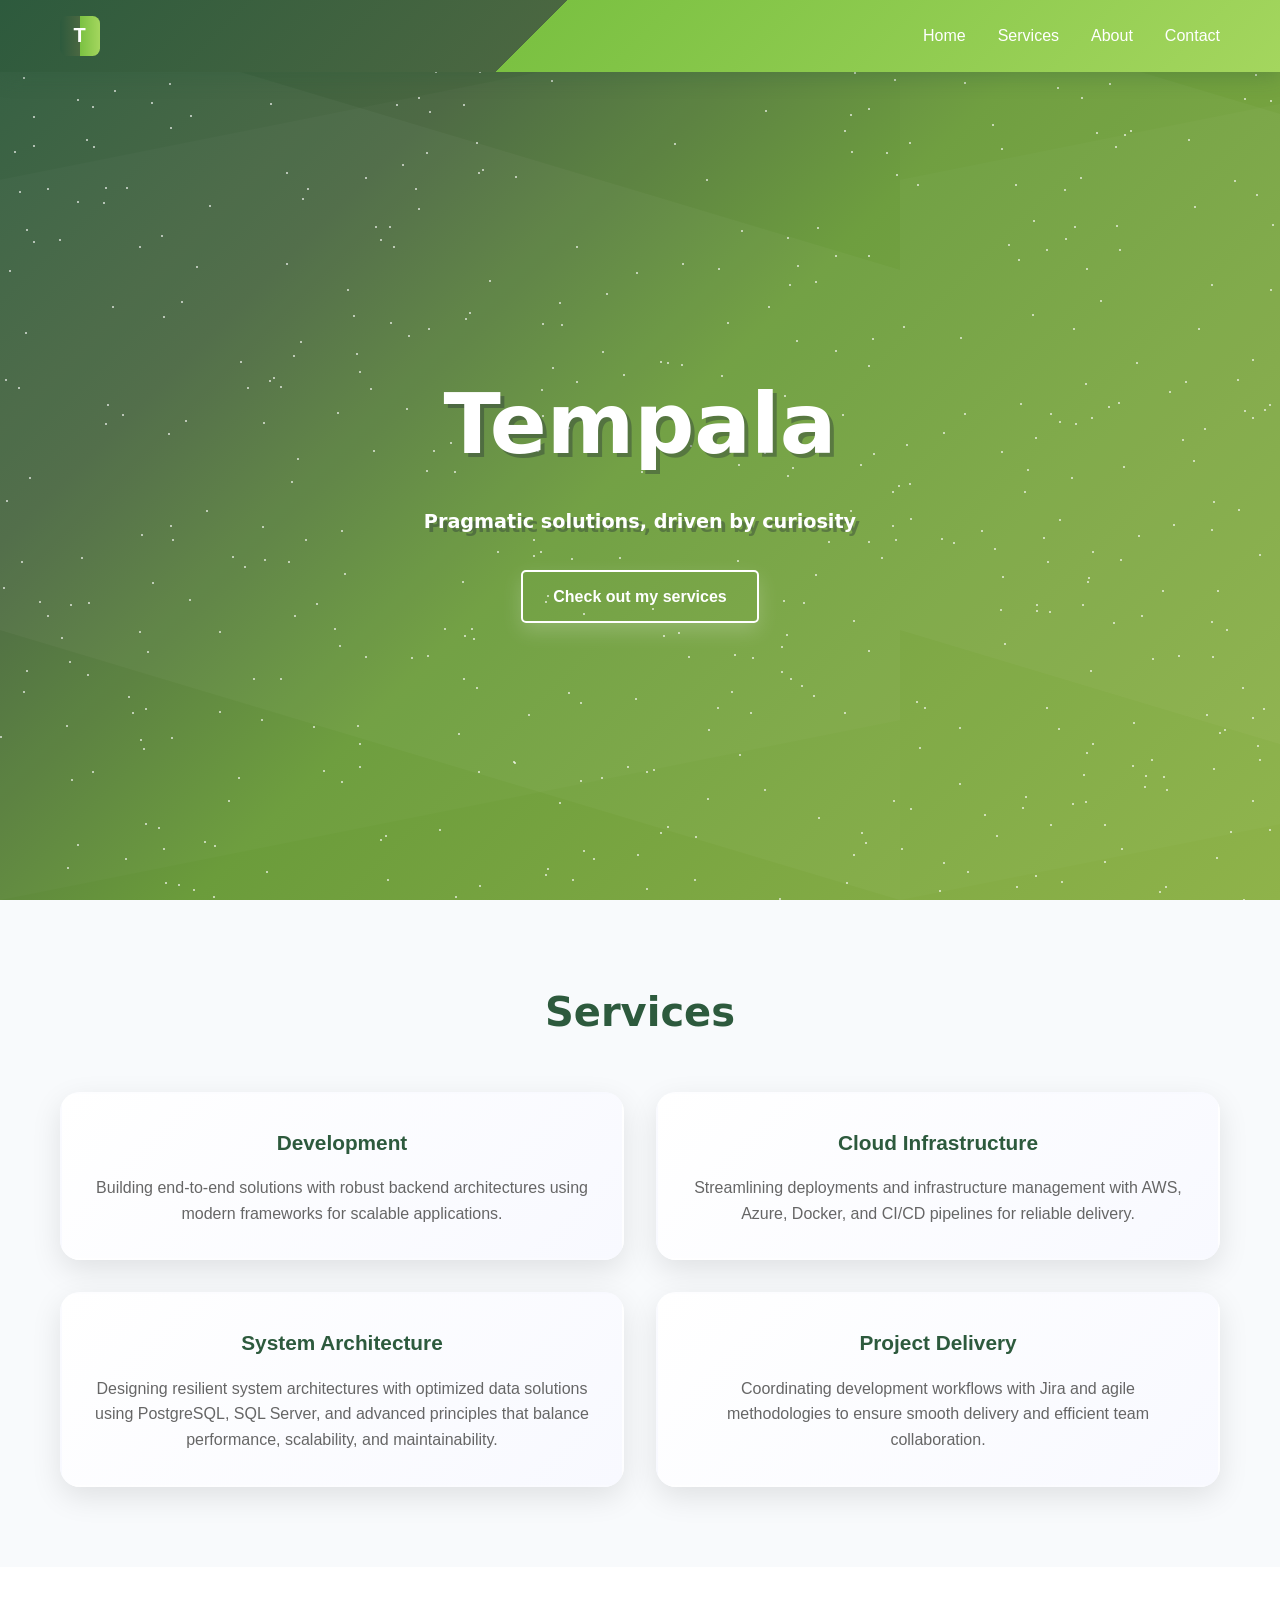
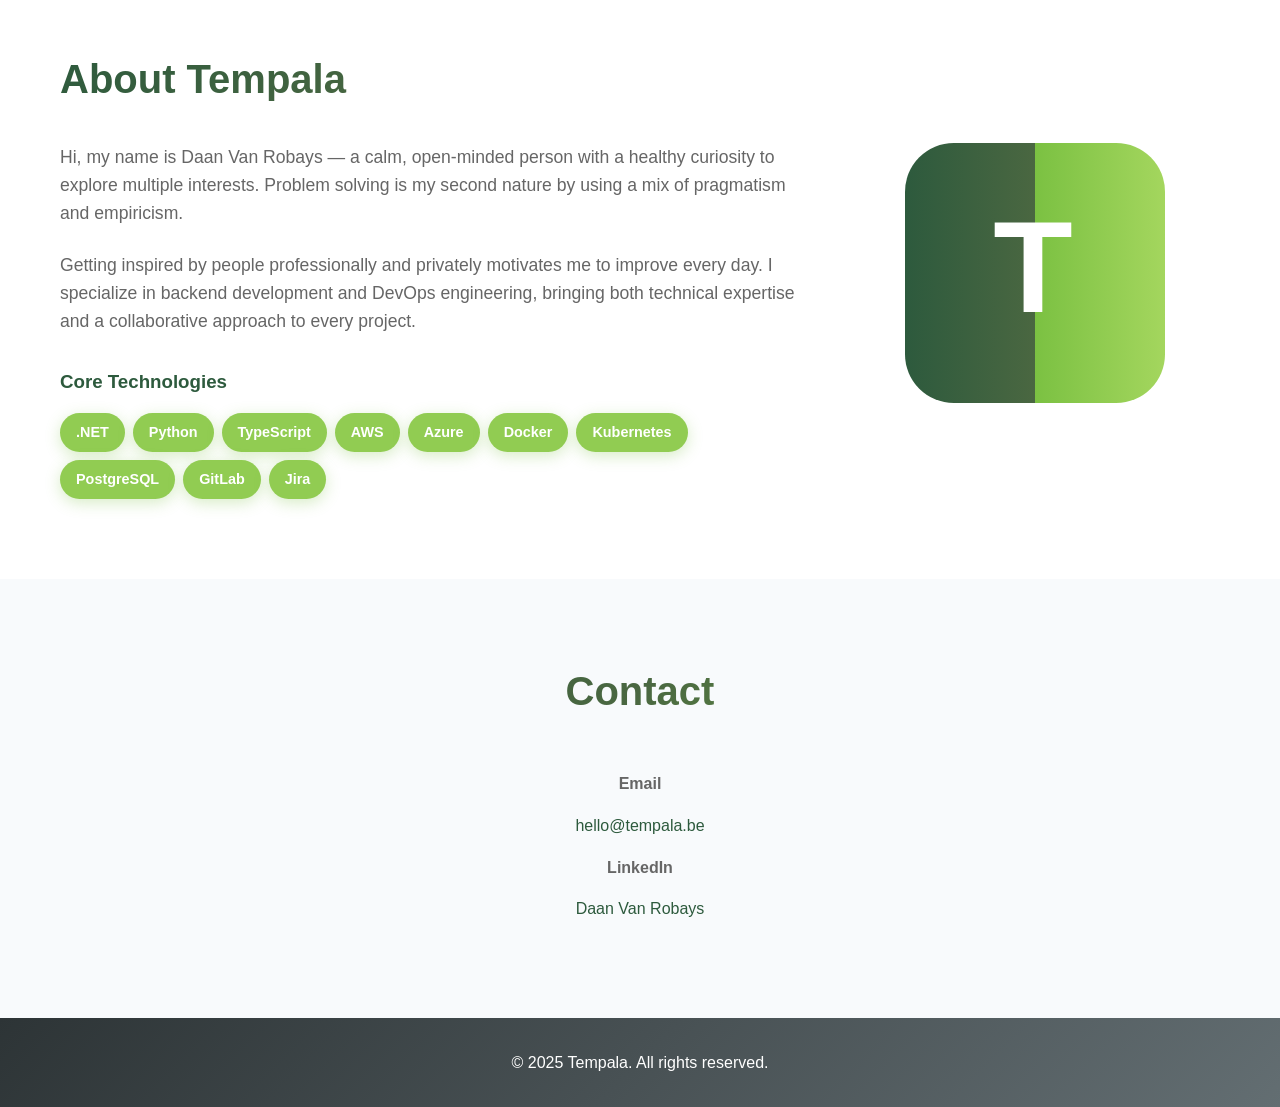
==== index.html @ 2c264920 "Tempala website v1" ====
<!DOCTYPE html>
<html lang="en" id="top" xmlns="http://www.w3.org/1999/html">
<head>
    <meta charset="UTF-8">
    <meta name="viewport" content="width=device-width, initial-scale=1.0">
    <title>Tempala | IT Consulting Services</title>
    <meta name="description" content="Tempala delivers IT consulting services with innovative solutions for modern businesses. Expert development, architecture, and digital transformation.">
    <link rel="icon" type="image/svg+xml" href="favicon.svg">
    <link rel="stylesheet" href="styles.css">
</head>
<body>
    <header>
        <nav class="navbar">
            <div class="nav-container">
                <div class="logo">
                    <img src="tempala-logo.svg" alt="Tempala" class="logo-img">
                </div>
                <ul class="nav-menu">
                    <li><a href="#top">Home</a></li>
                    <li><a href="#services">Services</a></li>
                    <li><a href="#about">About</a></li>
                    <li><a href="#contact">Contact</a></li>
                </ul>
                <div class="hamburger">
                    <span></span>
                    <span></span>
                    <span></span>
                </div>
            </div>
        </nav>
    </header>

    <main>
        <section id="home" class="hero">
            <div class="hero-content">
                <h2><span class="text-depth">Tempala</span></h2>
                <p class="text-depth">Pragmatic solutions, driven by curiosity</p>
                <div class="hero-buttons">
                    <a href="#services" class="btn btn-secondary">Check out my services</a>
                </div>
            </div>
        </section>

        <section id="services" class="services">
            <div class="container">
                <h2>Services</h2>
                <div class="services-grid">
                    <div class="service-card">
                        <h3>Development</h3>
                        <p>Building end-to-end solutions with robust backend architectures using modern frameworks for scalable applications.</p>
                    </div>
                    <div class="service-card">
                        <h3>Cloud Infrastructure</h3>
                        <p>Streamlining deployments and infrastructure management with AWS, Azure, Docker, and CI/CD pipelines for reliable delivery.</p>
                    </div>
                    <div class="service-card">
                        <h3>System Architecture</h3>
                        <p>Designing resilient system architectures with optimized data solutions using PostgreSQL, SQL Server, and advanced principles that balance performance, scalability, and maintainability.</p>
                    </div>
                    <div class="service-card">
                        <h3>Project Delivery</h3>
                        <p>Coordinating development workflows with Jira and agile methodologies to ensure smooth delivery and efficient team collaboration.</p>
                    </div>
                </div>
            </div>
        </section>

        <section id="about" class="about">
            <div class="container">
                <div class="about-content">
                    <div class="about-text">
                        <h2>About Tempala</h2>
                        <p>Hi, my name is Daan Van Robays — a calm, open-minded person with a healthy curiosity to explore multiple interests. Problem solving is my second nature by using a mix of pragmatism and empiricism.</p>
                        <p>Getting inspired by people professionally and privately motivates me to improve every day. I specialize in backend development and DevOps engineering, bringing both technical expertise and a collaborative approach to every project.</p>
                        <div class="skills">
                            <h3>Core Technologies</h3>
                            <div class="skill-tags">
                                <span class="skill-tag">.NET</span>
                                <span class="skill-tag">Python</span>
                                <span class="skill-tag">TypeScript</span>
                                <span class="skill-tag">AWS</span>
                                <span class="skill-tag">Azure</span>
                                <span class="skill-tag">Docker</span>
                                <span class="skill-tag">Kubernetes</span>
                                <span class="skill-tag">PostgreSQL</span>
                                <span class="skill-tag">GitLab</span>
                                <span class="skill-tag">Jira</span>
                            </div>
                        </div>
                    </div>
                    <div class="about-image">
                        <img src="tempala-logo.svg" alt="Tempala Logo" class="about-logo">
                    </div>
                </div>
            </div>
        </section>

        <section id="contact" class="contact">
            <div class="container">
                <h2>Contact</h2>
                <div class="contact-content">
                    <div class="contact-info">
                        <div class="contact-item">
                            <strong>Email</strong>
                        </div>
                        <div class="contact-item">
                            <a href="mailto:hello@tempala.be">hello@tempala.be</a>
                        </div>
                        <div class="contact-item">
                            <strong>LinkedIn</strong>
                        </div>
                        <div class="contact-item">
                            <a href="https://www.linkedin.com/in/daan-v-832490a5/">Daan Van Robays</a>
                        </div>
                    </div>
                </div>
            </div>
        </section>
    </main>

    <footer>
        <div class="container">
            <p>&copy; 2025 Tempala. All rights reserved.</p>
        </div>
    </footer>

    <script src="script.js"></script>
</body>
</html>
---- styles.css ----
* {
    margin: 0;
    padding: 0;
    box-sizing: border-box;
}

body {
    font-family: 'Segoe UI', Tahoma, Geneva, Verdana, sans-serif;
    line-height: 1.6;
    color: #333;
    background-color: #fff;
}

.container {
    max-width: 1200px;
    margin: 0 auto;
    padding: 0 20px;
}

/* Header */
header {
    background: linear-gradient(135deg, #2d5a3d 0%, #4a6741 42%, #7bc142 42%, #a4d65e 100%);
    color: white;
    padding: 1rem 0;
    position: fixed;
    width: 100%;
    top: 0;
    z-index: 1000;
    box-shadow: 0 4px 20px rgba(45, 90, 61, 0.3);
}

.navbar {
    max-width: 1200px;
    margin: 0 auto;
    padding: 0 20px;
}

.nav-container {
    display: flex;
    align-items: center;
    justify-content: space-between;
}

.logo {
    display: flex;
    align-items: center;
    color: white;
}

.logo-img {
    height: 40px;
    width: auto;
    filter: brightness(1) invert(0);
}

.nav-menu {
    display: flex;
    list-style: none;
    gap: 2rem;
}

.nav-menu a {
    color: white;
    text-decoration: none;
    font-weight: 500;
    transition: color 0.3s ease;
}

.nav-menu a:hover {
    color: #a4d65e;
}

.hamburger {
    display: none;
    flex-direction: column;
    cursor: pointer;
}

.hamburger span {
    width: 25px;
    height: 3px;
    background-color: white;
    margin: 3px 0;
    transition: 0.3s;
}

/* Hero Section */
.hero {
    background: linear-gradient(135deg, #2d5a3d 0%, #4a6741 25%, #6b9c3b 50%, #7ea843 75%, #8fb34a 100%);
    color: white;
    min-height: 100vh;
    display: flex;
    align-items: center;
    justify-content: center;
    text-align: center;
    padding-top: 80px;
    position: relative;
    overflow: hidden;
}

.hero::before {
    content: '';
    position: absolute;
    top: 0;
    left: 0;
    right: 0;
    bottom: 0;
    background: url('data:image/svg+xml,<svg xmlns="http://www.w3.org/2000/svg" viewBox="0 0 1000 1000"><polygon fill="%23ffffff08" points="0,0 1000,300 1000,1000 0,700"/><polygon fill="%23ffffff05" points="0,200 1000,0 1000,800 0,1000"/></svg>');
    z-index: 1;
}

.hero-content {
    position: relative;
    z-index: 2;
}

.hero-content h2 {
    font-size: 3rem;
    font-weight: bold;
    margin-bottom: 1rem;
}

.hero-content p {
    font-size: 1.2rem;
    margin-bottom: 2rem;
    max-width: 600px;
}

.hero-buttons {
    display: flex;
    gap: 1rem;
    justify-content: center;
    flex-wrap: wrap;
}

.btn {
    padding: 12px 30px;
    text-decoration: none;
    border-radius: 5px;
    font-weight: 600;
    transition: all 0.3s ease;
    border: none;
    cursor: pointer;
    display: inline-block;
}

.btn-primary {
    background: linear-gradient(135deg, #7bc142 0%, #a4d65e 100%);
    color: white;
    box-shadow: 0 8px 20px rgba(123, 193, 66, 0.3);
    border: none;
    transform: perspective(1px) translateZ(0);
    transition: all 0.3s ease;
}

.btn-primary:hover {
    background: linear-gradient(135deg, #4a6741 0%, #7bc142 100%);
    transform: translateY(-3px) scale(1.05);
    box-shadow: 0 12px 30px rgba(123, 193, 66, 0.5);
}

.btn-secondary {
    background-color: transparent;
    color: white;
    border: 2px solid white;
    box-shadow: 0 8px 20px rgba(255, 255, 255, 0.2);
    transition: all 0.3s ease;
}

.btn-secondary:hover {
    background: linear-gradient(135deg, #2d5a3d 0%, #4a6741 100%);
    color: white;
    border: 2px solid transparent;
    transform: translateY(-3px) scale(1.05);
    box-shadow: 0 12px 30px rgba(45, 90, 61, 0.4);
}

/* Services Section */
.services {
    padding: 80px 0;
    background-color: #f8fafc;
}

.services h2 {
    text-align: center;
    font-size: 2.5rem;
    margin-bottom: 3rem;
    background-clip: text;
    font-weight: 800;
    position: relative;
    z-index: 10;
    font-family: 'Inter', system-ui, sans-serif;
    color: #ffffff;
}

.services-grid {
    display: grid;
    grid-template-columns: repeat(auto-fit, minmax(450px, 1fr));
    gap: 2rem;
}

.service-card {
    background: linear-gradient(135deg, #ffffff 0%, #f8f9ff 100%);
    padding: 2rem;
    border-radius: 20px;
    text-align: center;
    box-shadow: 0 10px 30px rgba(0, 0, 0, 0.1);
    transition: all 0.3s ease;
    border: 2px solid transparent;
    position: relative;
    overflow: hidden;
}

.service-card::before {
    content: '';
    position: absolute;
    top: 0;
    left: 0;
    right: 0;
    bottom: 0;
    background: linear-gradient(5deg, #2d5a3d, #4a6741, #7bc142, #a4d65e, #b8e068);
    z-index: -1;
    transform: scale(0);
    transition: transform 0.3s ease;
    border-radius: 20px;
}

.service-card:hover {
    transform: translateY(-10px) scale(1.05);
    box-shadow: 0 20px 40px rgba(123, 193, 66, 0.3);
    color: white;
    border: 1px solid transparent;
}

.service-card:hover::before {
    transform: scale(1);
}

.service-card:hover h3,
.service-card:hover p {
    color: white;
    position: relative;
    z-index: 1;
}

.service-icon {
    font-size: 3rem;
    margin-bottom: 1rem;
}

.service-card h3 {
    color: #2d5a3d;
    margin-bottom: 1rem;
    font-size: 1.3rem;
    font-weight: 700;
    transition: all 0.3s ease;
    position: relative;
    z-index: 1;
}

.service-card p {
    color: #666;
    line-height: 1.6;
}

/* About Section */
.about {
    padding: 80px 0;
    background-color: white;
}

.about-content {
    display: grid;
    grid-template-columns: 2fr 1fr;
    gap: 3rem;
    align-items: center;
}

.about h2 {
    font-size: 2.5rem;
    margin-bottom: 2rem;
    background: linear-gradient(135deg, #2d5a3d 0%, #4a6741 50%, #7bc142 100%);
    -webkit-background-clip: text;
    -webkit-text-fill-color: transparent;
    background-clip: text;
    font-weight: 800;
}

.about p {
    margin-bottom: 1.5rem;
    color: #666;
    font-size: 1.1rem;
}

.skills {
    margin-top: 2rem;
}

.skills h3 {
    color: #2d5a3d;
    margin-bottom: 1rem;
}

.skill-tags {
    display: flex;
    flex-wrap: wrap;
    gap: 0.5rem;
}

.skill-tag {
    background: #91cc52;
    color: white;
    padding: 0.5rem 1rem;
    border-radius: 25px;
    font-size: 0.9rem;
    font-weight: 600;
    box-shadow: 0 4px 15px rgba(123, 193, 66, 0.3);
    transition: all 0.3s ease;
}

.about-image {
    display: flex;
    justify-content: center;
}

.about-logo {
    width: 100%;
    height: auto;
    max-width: 260px;
}

/* Contact Section */
.contact {
    padding: 80px 0;
    background-color: #f8fafc;
}

.contact h2 {
    text-align: center;
    font-size: 2.5rem;
    margin-bottom: 3rem;
    background: linear-gradient(135deg, #2d5a3d 0%, #4a6741 50%, #7bc142 100%);
    -webkit-background-clip: text;
    -webkit-text-fill-color: transparent;
    background-clip: text;
    font-weight: 800;
}

.contact-content {
    display: flex;
    justify-content: center;
}

.contact-info {
    text-align: center;
}

.contact-info h3 {
    color: #2d5a3d;
    margin-bottom: 1.5rem;
}

.contact-item {
    margin-bottom: 1rem;
    color: #666;
}

.contact-item a {
    color: #2d5a3d;
    text-decoration: none;
}

.contact-item a:hover {
    text-decoration: underline;
}

/* Footer */
footer {
    background: linear-gradient(135deg, #2d3436 0%, #636e72 100%);
    color: white;
    text-align: center;
    padding: 2rem 0;
}

/* Responsive Design */
@media (max-width: 768px) {
    .nav-menu {
        position: fixed;
        left: -100%;
        top: 70px;
        flex-direction: column;
        background-color: #2d5a3d;
        width: 100%;
        text-align: center;
        transition: 0.3s;
        box-shadow: 0 10px 27px rgba(0, 0, 0, 0.05);
        padding: 2rem 0;
    }

    .nav-menu.active {
        left: 0;
    }

    .hamburger {
        display: flex;
    }

    .hamburger.active span:nth-child(2) {
        opacity: 0;
    }

    .hamburger.active span:nth-child(1) {
        transform: translateY(8px) rotate(45deg);
    }

    .hamburger.active span:nth-child(3) {
        transform: translateY(-8px) rotate(-45deg);
    }

    .hero-content h2 {
        font-size: 2rem;
    }

    .hero-content p {
        font-size: 1rem;
    }

    .hero-buttons {
        flex-direction: column;
        align-items: center;
    }

    .services-grid {
        grid-template-columns: 1fr;
    }

    .about-content {
        grid-template-columns: 1fr;
        text-align: center;
    }

    .about-image {
        display: none
    }

    .contact-content {
        grid-template-columns: 1fr;
    }

    .skill-tags {
        justify-content: center;
    }

    .nav-menu a.active {
        color: #ffffff !important;
        font-weight: 600;
    }
}

/* Smooth scrolling */
html {
    scroll-behavior: smooth;
}

/* Navigation active links */
.nav-menu a.active {
    color: #2d5a3d;
    font-weight: 600;
}

.service-card.animate {
    animation: fadeInUp 1s ease-out;
}

/* Animation for service cards */
@keyframes fadeInUp {
    from {
        opacity: 0;
        transform: translateY(30px);
    }
    to {
        opacity: 1;
        transform: translateY(0);
    }
}

@keyframes bounce {
    0%, 20%, 50%, 80%, 100% {
        transform: translateY(0);
    }
    40% {
        transform: translateY(-10px);
    }
    60% {
        transform: translateY(-5px);
    }
}

@keyframes pulse {
    0% {
        transform: scale(1);
    }
    50% {
        transform: scale(1.05);
    }
    100% {
        transform: scale(1);
    }
}

@keyframes rainbow {
    0% {
        background-position: 0 50%;
    }
    50% {
        background-position: 100% 50%;
    }
    100% {
        background-position: 0 50%;
    }
}

.service-card {
    animation: fadeInUp 0.6s ease-out;
}

.service-icon {
    animation: bounce 2s infinite;
}

.logo {
    animation: pulse 2s infinite;
}

.hero {
    /*background-size: 400% 400%;*/
    /*animation: rainbow 1s ease infinite;*/
}

.text-depth {
    font-family: 'Inter', system-ui, sans-serif;
    font-weight: 800;
    font-size: 84px;
    color: #ffffff;
    position: relative;
    display: inline-block;
    text-align: center;
    text-shadow: 4px 4px 0 rgba(31, 41, 55, 0.35);
}

/* Utility classes */
.text-center {
    text-align: center;
}

.mb-2 {
    margin-bottom: 2rem;
}

.mt-2 {
    margin-top: 2rem;
}
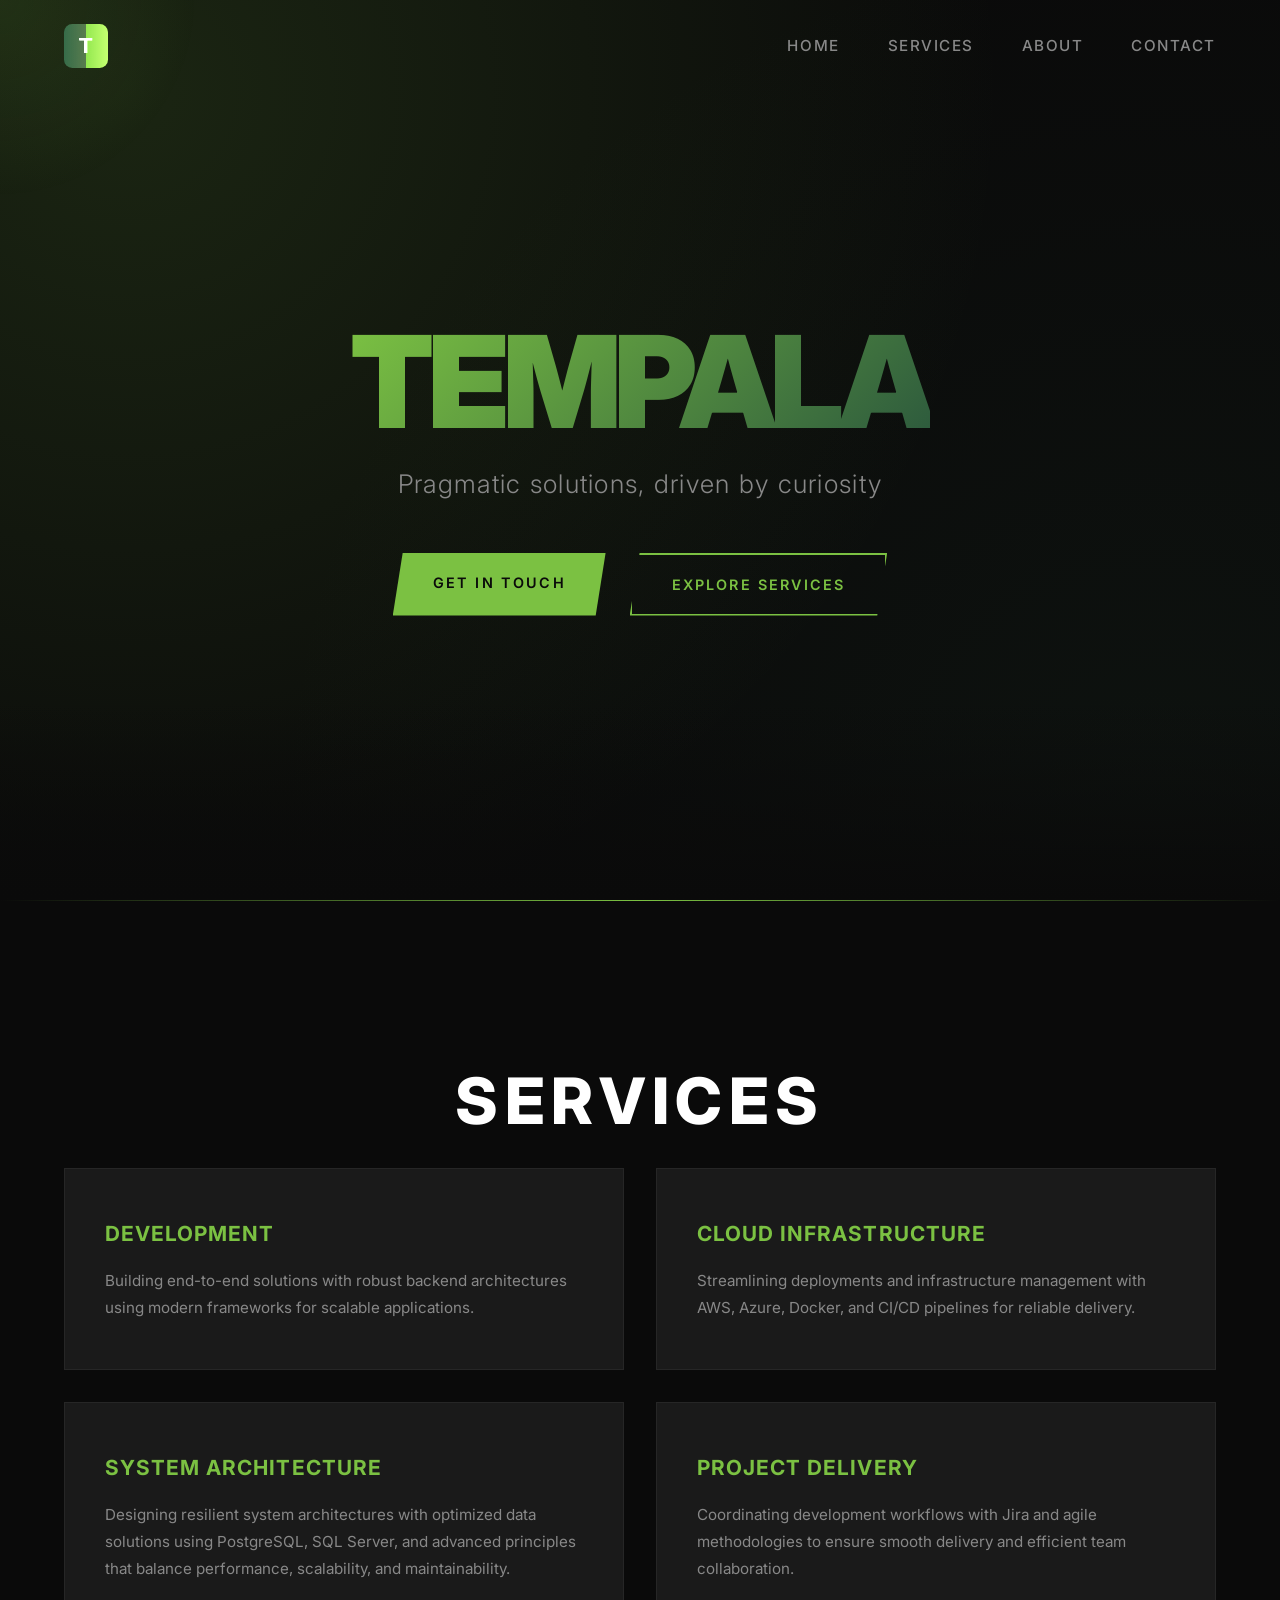
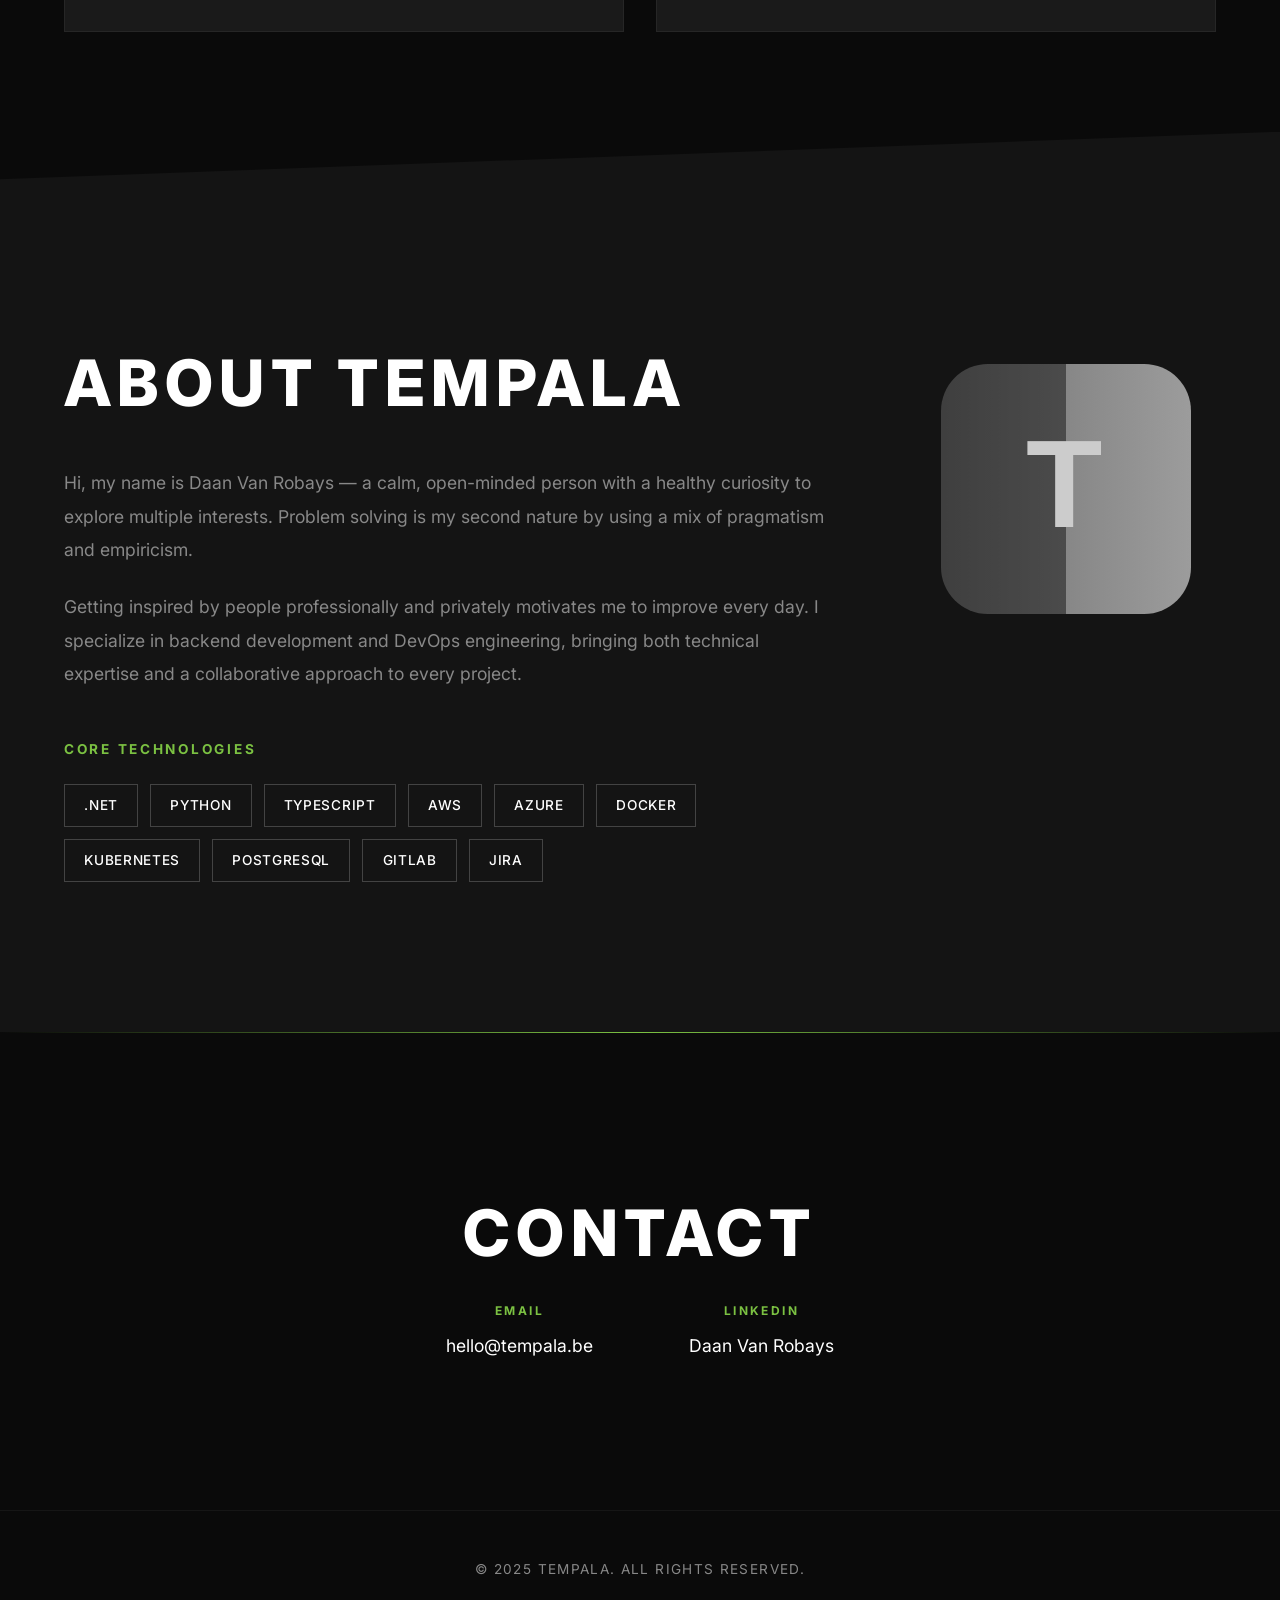
==== commit 385c75ea: "wild ui" ====
--- a/index.html
+++ b/index.html
@@ -6,6 +6,9 @@
     <title>Tempala | IT Consulting Services</title>
     <meta name="description" content="Tempala delivers IT consulting services with innovative solutions for modern businesses. Expert development, architecture, and digital transformation.">
     <link rel="icon" type="image/svg+xml" href="favicon.svg">
+    <link rel="preconnect" href="https://fonts.googleapis.com">
+    <link rel="preconnect" href="https://fonts.gstatic.com" crossorigin>
+    <link href="https://fonts.googleapis.com/css2?family=Inter:wght@300;400;500;600;700;800;900&display=swap" rel="stylesheet">
     <link rel="stylesheet" href="styles.css">
 </head>
 <body>
@@ -33,10 +36,11 @@
     <main>
         <section id="home" class="hero">
             <div class="hero-content">
-                <h2><span class="text-depth">Tempala</span></h2>
-                <p class="text-depth">Pragmatic solutions, driven by curiosity</p>
+                <h2>Tempala</h2>
+                <p>Pragmatic solutions, driven by curiosity</p>
                 <div class="hero-buttons">
-                    <a href="#services" class="btn btn-secondary">Check out my services</a>
+                    <a href="#contact" class="btn btn-primary">Get in Touch</a>
+                    <a href="#services" class="btn btn-secondary">Explore Services</a>
                 </div>
             </div>
         </section>
@@ -102,14 +106,10 @@
                     <div class="contact-info">
                         <div class="contact-item">
                             <strong>Email</strong>
-                        </div>
-                        <div class="contact-item">
                             <a href="mailto:hello@tempala.be">hello@tempala.be</a>
                         </div>
                         <div class="contact-item">
                             <strong>LinkedIn</strong>
-                        </div>
-                        <div class="contact-item">
                             <a href="https://www.linkedin.com/in/daan-v-832490a5/">Daan Van Robays</a>
                         </div>
                     </div>
--- a/styles.css
+++ b/styles.css
@@ -4,35 +4,64 @@
     box-sizing: border-box;
 }
 
+:root {
+    --dark: #0a0a0a;
+    --dark-lighter: #141414;
+    --dark-card: #1a1a1a;
+    --neon: #7bc142;
+    --neon-bright: #a4d65e;
+    --neon-glow: rgba(123, 193, 66, 0.5);
+    --text: #ffffff;
+    --text-muted: #888888;
+    --gradient: linear-gradient(135deg, #7bc142, #2d5a3d, #7bc142);
+}
+
+html {
+    scroll-behavior: smooth;
+}
+
 body {
-    font-family: 'Segoe UI', Tahoma, Geneva, Verdana, sans-serif;
+    font-family: 'Inter', system-ui, -apple-system, sans-serif;
     line-height: 1.6;
-    color: #333;
-    background-color: #fff;
+    color: var(--text);
+    background-color: var(--dark);
+    overflow-x: hidden;
 }
 
 .container {
     max-width: 1200px;
     margin: 0 auto;
-    padding: 0 20px;
+    padding: 0 24px;
+}
+
+/* Animated background gradient */
+@keyframes gradient-shift {
+    0% { background-position: 0% 50%; }
+    50% { background-position: 100% 50%; }
+    100% { background-position: 0% 50%; }
 }
 
 /* Header */
 header {
-    background: linear-gradient(135deg, #2d5a3d 0%, #4a6741 42%, #7bc142 42%, #a4d65e 100%);
-    color: white;
-    padding: 1rem 0;
+    background: transparent;
+    padding: 1.5rem 0;
     position: fixed;
     width: 100%;
     top: 0;
     z-index: 1000;
-    box-shadow: 0 4px 20px rgba(45, 90, 61, 0.3);
+    transition: all 0.4s ease;
+}
+
+header.scrolled {
+    background: rgba(10, 10, 10, 0.9);
+    backdrop-filter: blur(20px);
+    border-bottom: 1px solid rgba(123, 193, 66, 0.2);
 }
 
 .navbar {
     max-width: 1200px;
     margin: 0 auto;
-    padding: 0 20px;
+    padding: 0 24px;
 }
 
 .nav-container {
@@ -44,306 +73,439 @@
 .logo {
     display: flex;
     align-items: center;
-    color: white;
 }
 
 .logo-img {
-    height: 40px;
+    height: 44px;
     width: auto;
-    filter: brightness(1) invert(0);
+    filter: brightness(1.2);
+    transition: all 0.3s ease;
+}
+
+.logo:hover .logo-img {
+    filter: brightness(1.2) drop-shadow(0 0 20px var(--neon-glow));
 }
 
 .nav-menu {
     display: flex;
     list-style: none;
-    gap: 2rem;
+    gap: 3rem;
 }
 
 .nav-menu a {
-    color: white;
+    color: var(--text-muted);
     text-decoration: none;
     font-weight: 500;
-    transition: color 0.3s ease;
-}
-
-.nav-menu a:hover {
-    color: #a4d65e;
+    font-size: 0.95rem;
+    text-transform: uppercase;
+    letter-spacing: 0.1em;
+    transition: all 0.3s ease;
+    position: relative;
+}
+
+.nav-menu a:hover,
+.nav-menu a.active {
+    color: var(--neon);
+    text-shadow: 0 0 20px var(--neon-glow);
+}
+
+.nav-menu a::before {
+    content: '';
+    position: absolute;
+    bottom: -8px;
+    left: 50%;
+    width: 6px;
+    height: 6px;
+    background: var(--neon);
+    border-radius: 50%;
+    transform: translateX(-50%) scale(0);
+    transition: transform 0.3s ease;
+    box-shadow: 0 0 10px var(--neon-glow);
+}
+
+.nav-menu a:hover::before,
+.nav-menu a.active::before {
+    transform: translateX(-50%) scale(1);
 }
 
 .hamburger {
     display: none;
     flex-direction: column;
     cursor: pointer;
+    gap: 6px;
 }
 
 .hamburger span {
-    width: 25px;
-    height: 3px;
-    background-color: white;
-    margin: 3px 0;
-    transition: 0.3s;
+    width: 28px;
+    height: 2px;
+    background: var(--neon);
+    border-radius: 2px;
+    transition: all 0.3s ease;
+    box-shadow: 0 0 10px var(--neon-glow);
 }
 
 /* Hero Section */
 .hero {
-    background: linear-gradient(135deg, #2d5a3d 0%, #4a6741 25%, #6b9c3b 50%, #7ea843 75%, #8fb34a 100%);
-    color: white;
     min-height: 100vh;
     display: flex;
     align-items: center;
     justify-content: center;
     text-align: center;
-    padding-top: 80px;
-    position: relative;
+    padding: 120px 24px 80px;
+    position: relative;
+    background: var(--dark);
     overflow: hidden;
 }
 
 .hero::before {
+    content: '';
+    position: absolute;
+    top: -50%;
+    left: -50%;
+    width: 200%;
+    height: 200%;
+    background:
+        radial-gradient(circle at 30% 30%, rgba(123, 193, 66, 0.15) 0%, transparent 40%),
+        radial-gradient(circle at 70% 70%, rgba(45, 90, 61, 0.1) 0%, transparent 40%);
+    animation: rotate-bg 20s linear infinite;
+}
+
+@keyframes rotate-bg {
+    from { transform: rotate(0deg); }
+    to { transform: rotate(360deg); }
+}
+
+.hero::after {
+    content: '';
+    position: absolute;
+    bottom: 0;
+    left: 0;
+    right: 0;
+    height: 200px;
+    background: linear-gradient(to top, var(--dark), transparent);
+    pointer-events: none;
+}
+
+.hero-content {
+    position: relative;
+    z-index: 2;
+    max-width: 900px;
+}
+
+.hero-content h2 {
+    font-size: clamp(4rem, 12vw, 8rem);
+    font-weight: 900;
+    color: transparent;
+    background: var(--gradient);
+    background-size: 200% 200%;
+    -webkit-background-clip: text;
+    background-clip: text;
+    animation: gradient-shift 4s ease infinite;
+    margin-bottom: 1.5rem;
+    letter-spacing: -0.05em;
+    line-height: 0.9;
+    text-transform: uppercase;
+}
+
+.hero-content p {
+    font-size: clamp(1.2rem, 3vw, 1.6rem);
+    color: var(--text-muted);
+    margin-bottom: 3rem;
+    font-weight: 300;
+    letter-spacing: 0.05em;
+}
+
+.hero-buttons {
+    display: flex;
+    gap: 1.5rem;
+    justify-content: center;
+    flex-wrap: wrap;
+}
+
+.btn {
+    padding: 18px 40px;
+    text-decoration: none;
+    border-radius: 0;
+    font-weight: 600;
+    font-size: 0.9rem;
+    text-transform: uppercase;
+    letter-spacing: 0.15em;
+    transition: all 0.4s cubic-bezier(0.175, 0.885, 0.32, 1.275);
+    border: none;
+    cursor: pointer;
+    position: relative;
+    overflow: hidden;
+}
+
+.btn-primary {
+    background: var(--neon);
+    color: var(--dark);
+    clip-path: polygon(10px 0, 100% 0, calc(100% - 10px) 100%, 0 100%);
+}
+
+.btn-primary::before {
+    content: '';
+    position: absolute;
+    top: 0;
+    left: -100%;
+    width: 100%;
+    height: 100%;
+    background: linear-gradient(90deg, transparent, rgba(255,255,255,0.3), transparent);
+    transition: left 0.5s ease;
+}
+
+.btn-primary:hover {
+    transform: scale(1.05);
+    box-shadow: 0 0 40px var(--neon-glow);
+}
+
+.btn-primary:hover::before {
+    left: 100%;
+}
+
+.btn-secondary {
+    background: transparent;
+    color: var(--neon);
+    border: 2px solid var(--neon);
+    clip-path: polygon(10px 0, 100% 0, calc(100% - 10px) 100%, 0 100%);
+}
+
+.btn-secondary:hover {
+    background: var(--neon);
+    color: var(--dark);
+    box-shadow: 0 0 40px var(--neon-glow);
+    transform: scale(1.05);
+}
+
+/* Services Section */
+.services {
+    padding: 150px 0;
+    background: var(--dark);
+    position: relative;
+}
+
+.services::before {
+    content: '';
+    position: absolute;
+    top: 0;
+    left: 0;
+    right: 0;
+    height: 1px;
+    background: linear-gradient(90deg, transparent, var(--neon), transparent);
+}
+
+.services h2 {
+    text-align: center;
+    font-size: clamp(2.5rem, 6vw, 4rem);
+    font-weight: 800;
+    margin-bottom: 1rem;
+    color: var(--text);
+    text-transform: uppercase;
+    letter-spacing: 0.1em;
+}
+
+.services > .container > p {
+    text-align: center;
+    color: var(--text-muted);
+    font-size: 1.1rem;
+    margin-bottom: 5rem;
+    letter-spacing: 0.05em;
+}
+
+.services-grid {
+    display: grid;
+    grid-template-columns: repeat(2, 1fr);
+    gap: 2rem;
+}
+
+.service-card {
+    background: var(--dark-card);
+    padding: 3rem 2.5rem;
+    position: relative;
+    overflow: hidden;
+    transition: all 0.4s ease;
+    border: 1px solid rgba(255, 255, 255, 0.05);
+}
+
+.service-card::before {
+    content: '';
+    position: absolute;
+    top: 0;
+    left: 0;
+    width: 4px;
+    height: 0;
+    background: var(--neon);
+    transition: height 0.4s ease;
+    box-shadow: 0 0 20px var(--neon-glow);
+}
+
+.service-card::after {
     content: '';
     position: absolute;
     top: 0;
     left: 0;
     right: 0;
     bottom: 0;
-    background: url('data:image/svg+xml,<svg xmlns="http://www.w3.org/2000/svg" viewBox="0 0 1000 1000"><polygon fill="%23ffffff08" points="0,0 1000,300 1000,1000 0,700"/><polygon fill="%23ffffff05" points="0,200 1000,0 1000,800 0,1000"/></svg>');
+    background: linear-gradient(135deg, rgba(123, 193, 66, 0.05) 0%, transparent 50%);
+    opacity: 0;
+    transition: opacity 0.4s ease;
+}
+
+.service-card:hover {
+    transform: translateX(10px);
+    border-color: rgba(123, 193, 66, 0.3);
+}
+
+.service-card:hover::before {
+    height: 100%;
+}
+
+.service-card:hover::after {
+    opacity: 1;
+}
+
+.service-card h3 {
+    color: var(--neon);
+    margin-bottom: 1rem;
+    font-size: 1.3rem;
+    font-weight: 700;
+    text-transform: uppercase;
+    letter-spacing: 0.05em;
+    position: relative;
     z-index: 1;
 }
 
-.hero-content {
-    position: relative;
-    z-index: 2;
-}
-
-.hero-content h2 {
-    font-size: 3rem;
-    font-weight: bold;
-    margin-bottom: 1rem;
-}
-
-.hero-content p {
-    font-size: 1.2rem;
+.service-card p {
+    color: var(--text-muted);
+    font-size: 0.95rem;
+    line-height: 1.8;
+    position: relative;
+    z-index: 1;
+}
+
+/* About Section */
+.about {
+    padding: 150px 0;
+    background: var(--dark-lighter);
+    position: relative;
+    clip-path: polygon(0 5%, 100% 0, 100% 95%, 0 100%);
+    margin: -50px 0;
+    padding: 200px 0;
+}
+
+.about-content {
+    display: grid;
+    grid-template-columns: 1fr 300px;
+    gap: 5rem;
+    align-items: start;
+}
+
+.about h2 {
+    font-size: clamp(2.5rem, 6vw, 4rem);
+    font-weight: 800;
     margin-bottom: 2rem;
-    max-width: 600px;
-}
-
-.hero-buttons {
-    display: flex;
-    gap: 1rem;
+    color: var(--text);
+    text-transform: uppercase;
+    letter-spacing: 0.1em;
+}
+
+.about p {
+    color: var(--text-muted);
+    font-size: 1.1rem;
+    margin-bottom: 1.5rem;
+    line-height: 1.9;
+}
+
+.skills {
+    margin-top: 3rem;
+}
+
+.skills h3 {
+    color: var(--neon);
+    font-size: 0.85rem;
+    font-weight: 700;
+    text-transform: uppercase;
+    letter-spacing: 0.2em;
+    margin-bottom: 1.5rem;
+}
+
+.skill-tags {
+    display: flex;
+    flex-wrap: wrap;
+    gap: 0.75rem;
+}
+
+.skill-tag {
+    background: transparent;
+    color: var(--text);
+    padding: 0.6rem 1.2rem;
+    font-size: 0.85rem;
+    font-weight: 500;
+    border: 1px solid rgba(255, 255, 255, 0.2);
+    transition: all 0.3s ease;
+    cursor: default;
+    text-transform: uppercase;
+    letter-spacing: 0.05em;
+}
+
+.skill-tag:hover {
+    border-color: var(--neon);
+    color: var(--neon);
+    box-shadow: 0 0 20px rgba(123, 193, 66, 0.2);
+    transform: translateY(-3px);
+}
+
+.about-image {
+    display: flex;
     justify-content: center;
-    flex-wrap: wrap;
-}
-
-.btn {
-    padding: 12px 30px;
-    text-decoration: none;
-    border-radius: 5px;
-    font-weight: 600;
-    transition: all 0.3s ease;
-    border: none;
-    cursor: pointer;
-    display: inline-block;
-}
-
-.btn-primary {
-    background: linear-gradient(135deg, #7bc142 0%, #a4d65e 100%);
-    color: white;
-    box-shadow: 0 8px 20px rgba(123, 193, 66, 0.3);
-    border: none;
-    transform: perspective(1px) translateZ(0);
-    transition: all 0.3s ease;
-}
-
-.btn-primary:hover {
-    background: linear-gradient(135deg, #4a6741 0%, #7bc142 100%);
-    transform: translateY(-3px) scale(1.05);
-    box-shadow: 0 12px 30px rgba(123, 193, 66, 0.5);
-}
-
-.btn-secondary {
-    background-color: transparent;
-    color: white;
-    border: 2px solid white;
-    box-shadow: 0 8px 20px rgba(255, 255, 255, 0.2);
-    transition: all 0.3s ease;
-}
-
-.btn-secondary:hover {
-    background: linear-gradient(135deg, #2d5a3d 0%, #4a6741 100%);
-    color: white;
-    border: 2px solid transparent;
-    transform: translateY(-3px) scale(1.05);
-    box-shadow: 0 12px 30px rgba(45, 90, 61, 0.4);
-}
-
-/* Services Section */
-.services {
-    padding: 80px 0;
-    background-color: #f8fafc;
-}
-
-.services h2 {
-    text-align: center;
-    font-size: 2.5rem;
-    margin-bottom: 3rem;
-    background-clip: text;
-    font-weight: 800;
-    position: relative;
-    z-index: 10;
-    font-family: 'Inter', system-ui, sans-serif;
-    color: #ffffff;
-}
-
-.services-grid {
-    display: grid;
-    grid-template-columns: repeat(auto-fit, minmax(450px, 1fr));
-    gap: 2rem;
-}
-
-.service-card {
-    background: linear-gradient(135deg, #ffffff 0%, #f8f9ff 100%);
-    padding: 2rem;
-    border-radius: 20px;
-    text-align: center;
-    box-shadow: 0 10px 30px rgba(0, 0, 0, 0.1);
-    transition: all 0.3s ease;
-    border: 2px solid transparent;
-    position: relative;
-    overflow: hidden;
-}
-
-.service-card::before {
+    align-items: flex-start;
+    padding-top: 2rem;
+}
+
+.about-logo {
+    width: 100%;
+    max-width: 250px;
+    height: auto;
+    filter: grayscale(100%) brightness(0.8);
+    transition: all 0.5s ease;
+}
+
+.about-logo:hover {
+    filter: grayscale(0%) brightness(1);
+}
+
+/* Contact Section */
+.contact {
+    padding: 150px 0;
+    background: var(--dark);
+    position: relative;
+}
+
+.contact::before {
     content: '';
     position: absolute;
     top: 0;
     left: 0;
     right: 0;
-    bottom: 0;
-    background: linear-gradient(5deg, #2d5a3d, #4a6741, #7bc142, #a4d65e, #b8e068);
-    z-index: -1;
-    transform: scale(0);
-    transition: transform 0.3s ease;
-    border-radius: 20px;
-}
-
-.service-card:hover {
-    transform: translateY(-10px) scale(1.05);
-    box-shadow: 0 20px 40px rgba(123, 193, 66, 0.3);
-    color: white;
-    border: 1px solid transparent;
-}
-
-.service-card:hover::before {
-    transform: scale(1);
-}
-
-.service-card:hover h3,
-.service-card:hover p {
-    color: white;
-    position: relative;
-    z-index: 1;
-}
-
-.service-icon {
-    font-size: 3rem;
-    margin-bottom: 1rem;
-}
-
-.service-card h3 {
-    color: #2d5a3d;
-    margin-bottom: 1rem;
-    font-size: 1.3rem;
-    font-weight: 700;
-    transition: all 0.3s ease;
-    position: relative;
-    z-index: 1;
-}
-
-.service-card p {
-    color: #666;
-    line-height: 1.6;
-}
-
-/* About Section */
-.about {
-    padding: 80px 0;
-    background-color: white;
-}
-
-.about-content {
-    display: grid;
-    grid-template-columns: 2fr 1fr;
-    gap: 3rem;
-    align-items: center;
-}
-
-.about h2 {
-    font-size: 2.5rem;
-    margin-bottom: 2rem;
-    background: linear-gradient(135deg, #2d5a3d 0%, #4a6741 50%, #7bc142 100%);
-    -webkit-background-clip: text;
-    -webkit-text-fill-color: transparent;
-    background-clip: text;
-    font-weight: 800;
-}
-
-.about p {
-    margin-bottom: 1.5rem;
-    color: #666;
-    font-size: 1.1rem;
-}
-
-.skills {
-    margin-top: 2rem;
-}
-
-.skills h3 {
-    color: #2d5a3d;
-    margin-bottom: 1rem;
-}
-
-.skill-tags {
-    display: flex;
-    flex-wrap: wrap;
-    gap: 0.5rem;
-}
-
-.skill-tag {
-    background: #91cc52;
-    color: white;
-    padding: 0.5rem 1rem;
-    border-radius: 25px;
-    font-size: 0.9rem;
-    font-weight: 600;
-    box-shadow: 0 4px 15px rgba(123, 193, 66, 0.3);
-    transition: all 0.3s ease;
-}
-
-.about-image {
-    display: flex;
-    justify-content: center;
-}
-
-.about-logo {
-    width: 100%;
-    height: auto;
-    max-width: 260px;
-}
-
-/* Contact Section */
-.contact {
-    padding: 80px 0;
-    background-color: #f8fafc;
+    height: 1px;
+    background: linear-gradient(90deg, transparent, var(--neon), transparent);
 }
 
 .contact h2 {
     text-align: center;
-    font-size: 2.5rem;
-    margin-bottom: 3rem;
-    background: linear-gradient(135deg, #2d5a3d 0%, #4a6741 50%, #7bc142 100%);
-    -webkit-background-clip: text;
-    -webkit-text-fill-color: transparent;
-    background-clip: text;
+    font-size: clamp(2.5rem, 6vw, 4rem);
     font-weight: 800;
+    margin-bottom: 1rem;
+    color: var(--text);
+    text-transform: uppercase;
+    letter-spacing: 0.1em;
+}
+
+.contact > .container > p {
+    text-align: center;
+    color: var(--text-muted);
+    font-size: 1.1rem;
+    margin-bottom: 4rem;
 }
 
 .contact-content {
@@ -352,77 +514,195 @@
 }
 
 .contact-info {
+    display: flex;
+    gap: 6rem;
+    justify-content: center;
+}
+
+.contact-item {
     text-align: center;
-}
-
-.contact-info h3 {
-    color: #2d5a3d;
-    margin-bottom: 1.5rem;
-}
-
-.contact-item {
-    margin-bottom: 1rem;
-    color: #666;
+    position: relative;
+}
+
+.contact-item strong {
+    display: block;
+    color: var(--neon);
+    font-size: 0.75rem;
+    font-weight: 700;
+    text-transform: uppercase;
+    letter-spacing: 0.2em;
+    margin-bottom: 0.75rem;
 }
 
 .contact-item a {
-    color: #2d5a3d;
+    color: var(--text);
     text-decoration: none;
+    font-size: 1.1rem;
+    font-weight: 400;
+    transition: all 0.3s ease;
+    position: relative;
+}
+
+.contact-item a::after {
+    content: '';
+    position: absolute;
+    bottom: -4px;
+    left: 0;
+    width: 0;
+    height: 1px;
+    background: var(--neon);
+    transition: width 0.3s ease;
+    box-shadow: 0 0 10px var(--neon-glow);
 }
 
 .contact-item a:hover {
-    text-decoration: underline;
+    color: var(--neon);
+}
+
+.contact-item a:hover::after {
+    width: 100%;
 }
 
 /* Footer */
 footer {
-    background: linear-gradient(135deg, #2d3436 0%, #636e72 100%);
-    color: white;
+    background: var(--dark);
+    color: var(--text-muted);
     text-align: center;
-    padding: 2rem 0;
+    padding: 3rem 0;
+    font-size: 0.85rem;
+    letter-spacing: 0.1em;
+    text-transform: uppercase;
+    border-top: 1px solid rgba(255, 255, 255, 0.05);
+}
+
+/* Scroll animations */
+.reveal {
+    opacity: 0;
+    transform: translateY(50px);
+    transition: all 1s cubic-bezier(0.4, 0, 0.2, 1);
+}
+
+.reveal.visible {
+    opacity: 1;
+    transform: translateY(0);
+}
+
+/* Glitch effect for hero title on hover */
+.hero-content h2 {
+    position: relative;
+}
+
+.hero-content h2:hover {
+    animation: glitch 0.3s ease;
+}
+
+@keyframes glitch {
+    0% { transform: translate(0); }
+    20% { transform: translate(-3px, 3px); }
+    40% { transform: translate(-3px, -3px); }
+    60% { transform: translate(3px, 3px); }
+    80% { transform: translate(3px, -3px); }
+    100% { transform: translate(0); }
+}
+
+/* Cursor glow effect placeholder - controlled by JS */
+.cursor-glow {
+    position: fixed;
+    width: 400px;
+    height: 400px;
+    background: radial-gradient(circle, rgba(123, 193, 66, 0.1) 0%, transparent 70%);
+    border-radius: 50%;
+    pointer-events: none;
+    z-index: 0;
+    transform: translate(-50%, -50%);
+    transition: opacity 0.3s ease;
 }
 
 /* Responsive Design */
+@media (max-width: 900px) {
+    .services-grid {
+        grid-template-columns: 1fr;
+    }
+
+    .about-content {
+        grid-template-columns: 1fr;
+        gap: 3rem;
+        text-align: center;
+    }
+
+    .about {
+        clip-path: none;
+        margin: 0;
+        padding: 100px 0;
+    }
+
+    .about-image {
+        order: -1;
+    }
+
+    .about-logo {
+        max-width: 180px;
+    }
+
+    .skill-tags {
+        justify-content: center;
+    }
+
+    .contact-info {
+        flex-direction: column;
+        gap: 3rem;
+    }
+}
+
 @media (max-width: 768px) {
     .nav-menu {
         position: fixed;
-        left: -100%;
-        top: 70px;
+        left: 0;
+        top: 0;
         flex-direction: column;
-        background-color: #2d5a3d;
+        background: var(--dark);
         width: 100%;
-        text-align: center;
-        transition: 0.3s;
-        box-shadow: 0 10px 27px rgba(0, 0, 0, 0.05);
-        padding: 2rem 0;
+        height: 100vh;
+        justify-content: center;
+        align-items: center;
+        gap: 2.5rem;
+        transform: translateX(-100%);
+        transition: transform 0.4s cubic-bezier(0.4, 0, 0.2, 1);
     }
 
     .nav-menu.active {
-        left: 0;
+        transform: translateX(0);
+    }
+
+    .nav-menu a {
+        font-size: 1.5rem;
+        color: var(--text);
     }
 
     .hamburger {
         display: flex;
+        z-index: 1001;
+    }
+
+    .hamburger.active span:nth-child(1) {
+        transform: translateY(8px) rotate(45deg);
     }
 
     .hamburger.active span:nth-child(2) {
         opacity: 0;
     }
 
-    .hamburger.active span:nth-child(1) {
-        transform: translateY(8px) rotate(45deg);
-    }
-
     .hamburger.active span:nth-child(3) {
         transform: translateY(-8px) rotate(-45deg);
     }
 
+    .hero {
+        padding: 100px 24px 60px;
+        min-height: 100svh;
+    }
+
     .hero-content h2 {
-        font-size: 2rem;
-    }
-
-    .hero-content p {
-        font-size: 1rem;
+        font-size: 3.5rem;
     }
 
     .hero-buttons {
@@ -430,133 +710,23 @@
         align-items: center;
     }
 
-    .services-grid {
-        grid-template-columns: 1fr;
-    }
-
-    .about-content {
-        grid-template-columns: 1fr;
+    .btn {
+        width: 100%;
+        max-width: 280px;
         text-align: center;
+        display: block;
+    }
+
+    .services,
+    .contact {
+        padding: 100px 0;
     }
 
     .about-image {
-        display: none
-    }
-
-    .contact-content {
-        grid-template-columns: 1fr;
-    }
-
-    .skill-tags {
-        justify-content: center;
-    }
-
-    .nav-menu a.active {
-        color: #ffffff !important;
-        font-weight: 600;
-    }
-}
-
-/* Smooth scrolling */
-html {
-    scroll-behavior: smooth;
-}
-
-/* Navigation active links */
-.nav-menu a.active {
-    color: #2d5a3d;
-    font-weight: 600;
-}
-
-.service-card.animate {
-    animation: fadeInUp 1s ease-out;
-}
-
-/* Animation for service cards */
-@keyframes fadeInUp {
-    from {
-        opacity: 0;
-        transform: translateY(30px);
-    }
-    to {
-        opacity: 1;
-        transform: translateY(0);
-    }
-}
-
-@keyframes bounce {
-    0%, 20%, 50%, 80%, 100% {
-        transform: translateY(0);
-    }
-    40% {
-        transform: translateY(-10px);
-    }
-    60% {
-        transform: translateY(-5px);
-    }
-}
-
-@keyframes pulse {
-    0% {
-        transform: scale(1);
-    }
-    50% {
-        transform: scale(1.05);
-    }
-    100% {
-        transform: scale(1);
-    }
-}
-
-@keyframes rainbow {
-    0% {
-        background-position: 0 50%;
-    }
-    50% {
-        background-position: 100% 50%;
-    }
-    100% {
-        background-position: 0 50%;
-    }
-}
-
-.service-card {
-    animation: fadeInUp 0.6s ease-out;
-}
-
-.service-icon {
-    animation: bounce 2s infinite;
-}
-
-.logo {
-    animation: pulse 2s infinite;
-}
-
-.hero {
-    /*background-size: 400% 400%;*/
-    /*animation: rainbow 1s ease infinite;*/
-}
-
-.text-depth {
-    font-family: 'Inter', system-ui, sans-serif;
-    font-weight: 800;
-    font-size: 84px;
-    color: #ffffff;
-    position: relative;
-    display: inline-block;
-    text-align: center;
-    text-shadow: 4px 4px 0 rgba(31, 41, 55, 0.35);
-}
-
-/* Utility classes */
-.text-center {
-    text-align: center;
-}
-
-.mb-2 {
-    margin-bottom: 2rem;
-}
-
-.mt-2 {
-    margin-top: 2rem;
-}+        display: none;
+    }
+
+    .cursor-glow {
+        display: none;
+    }
+}
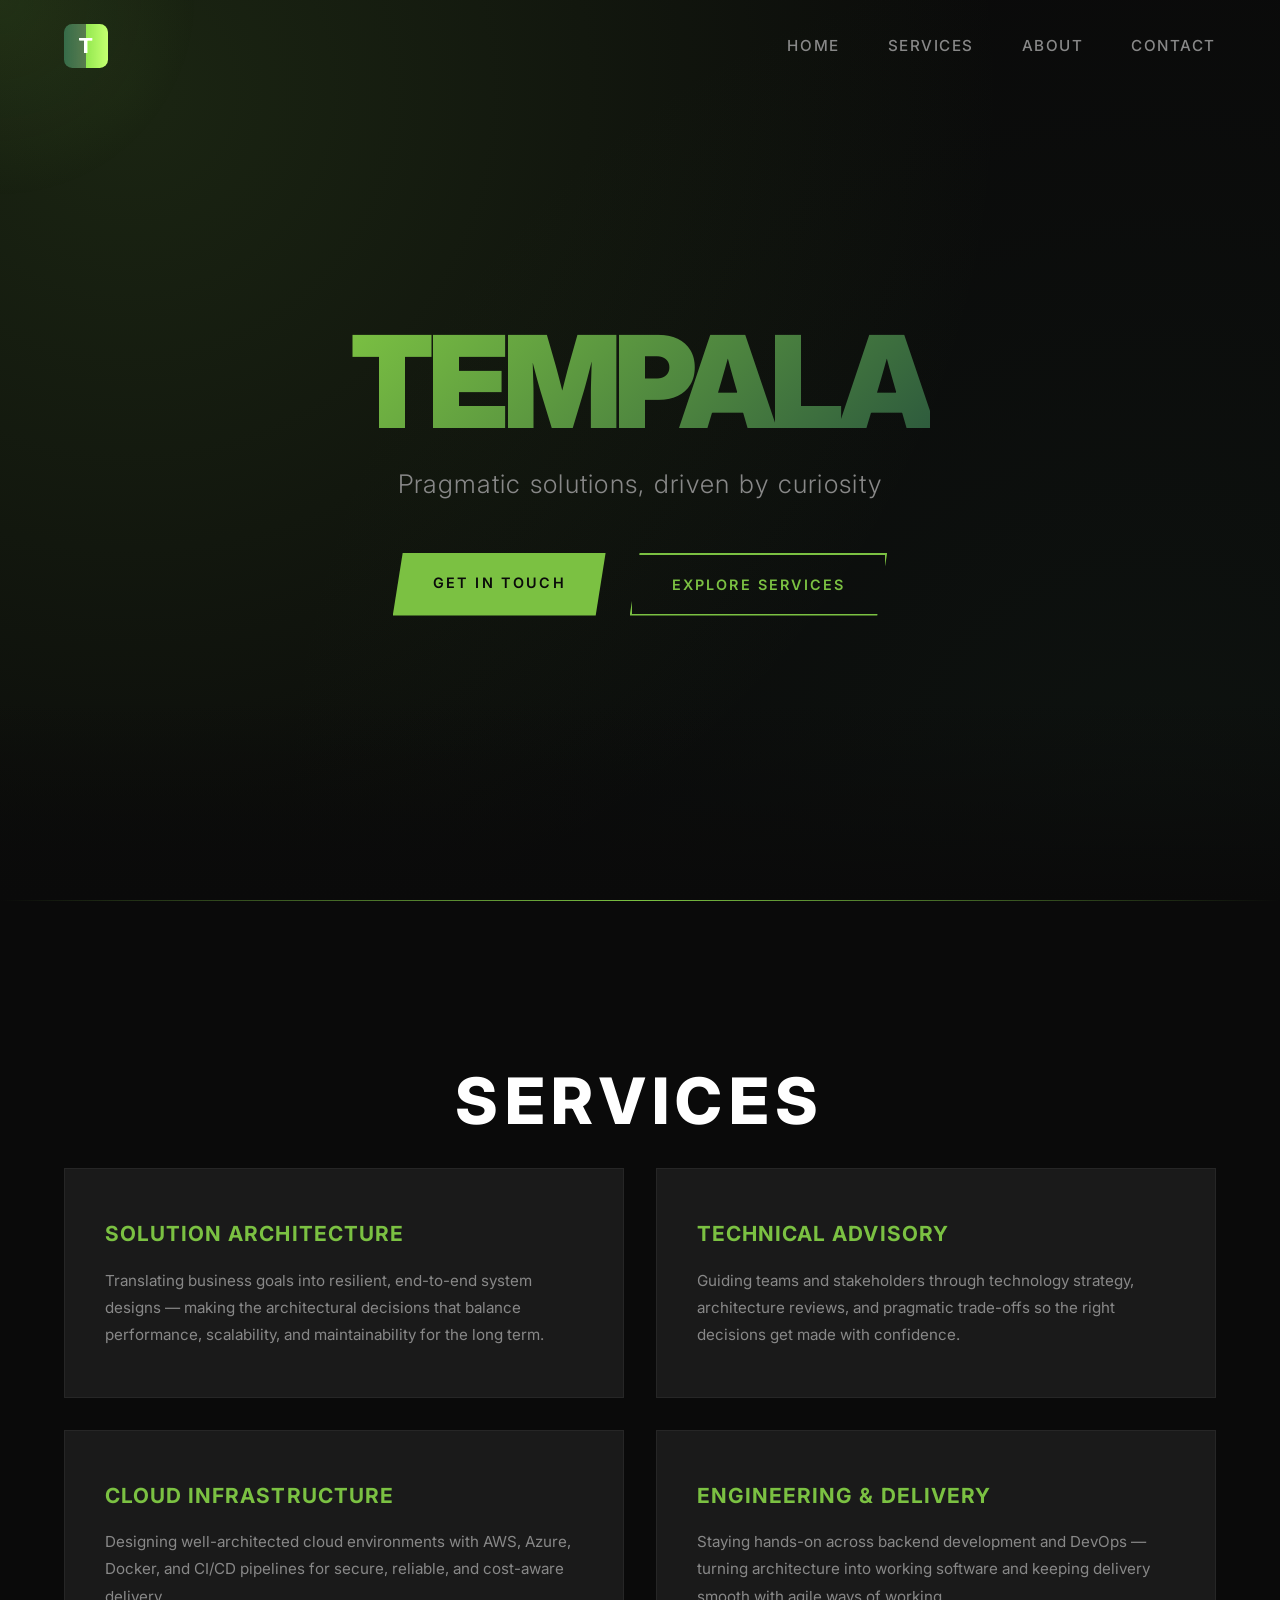
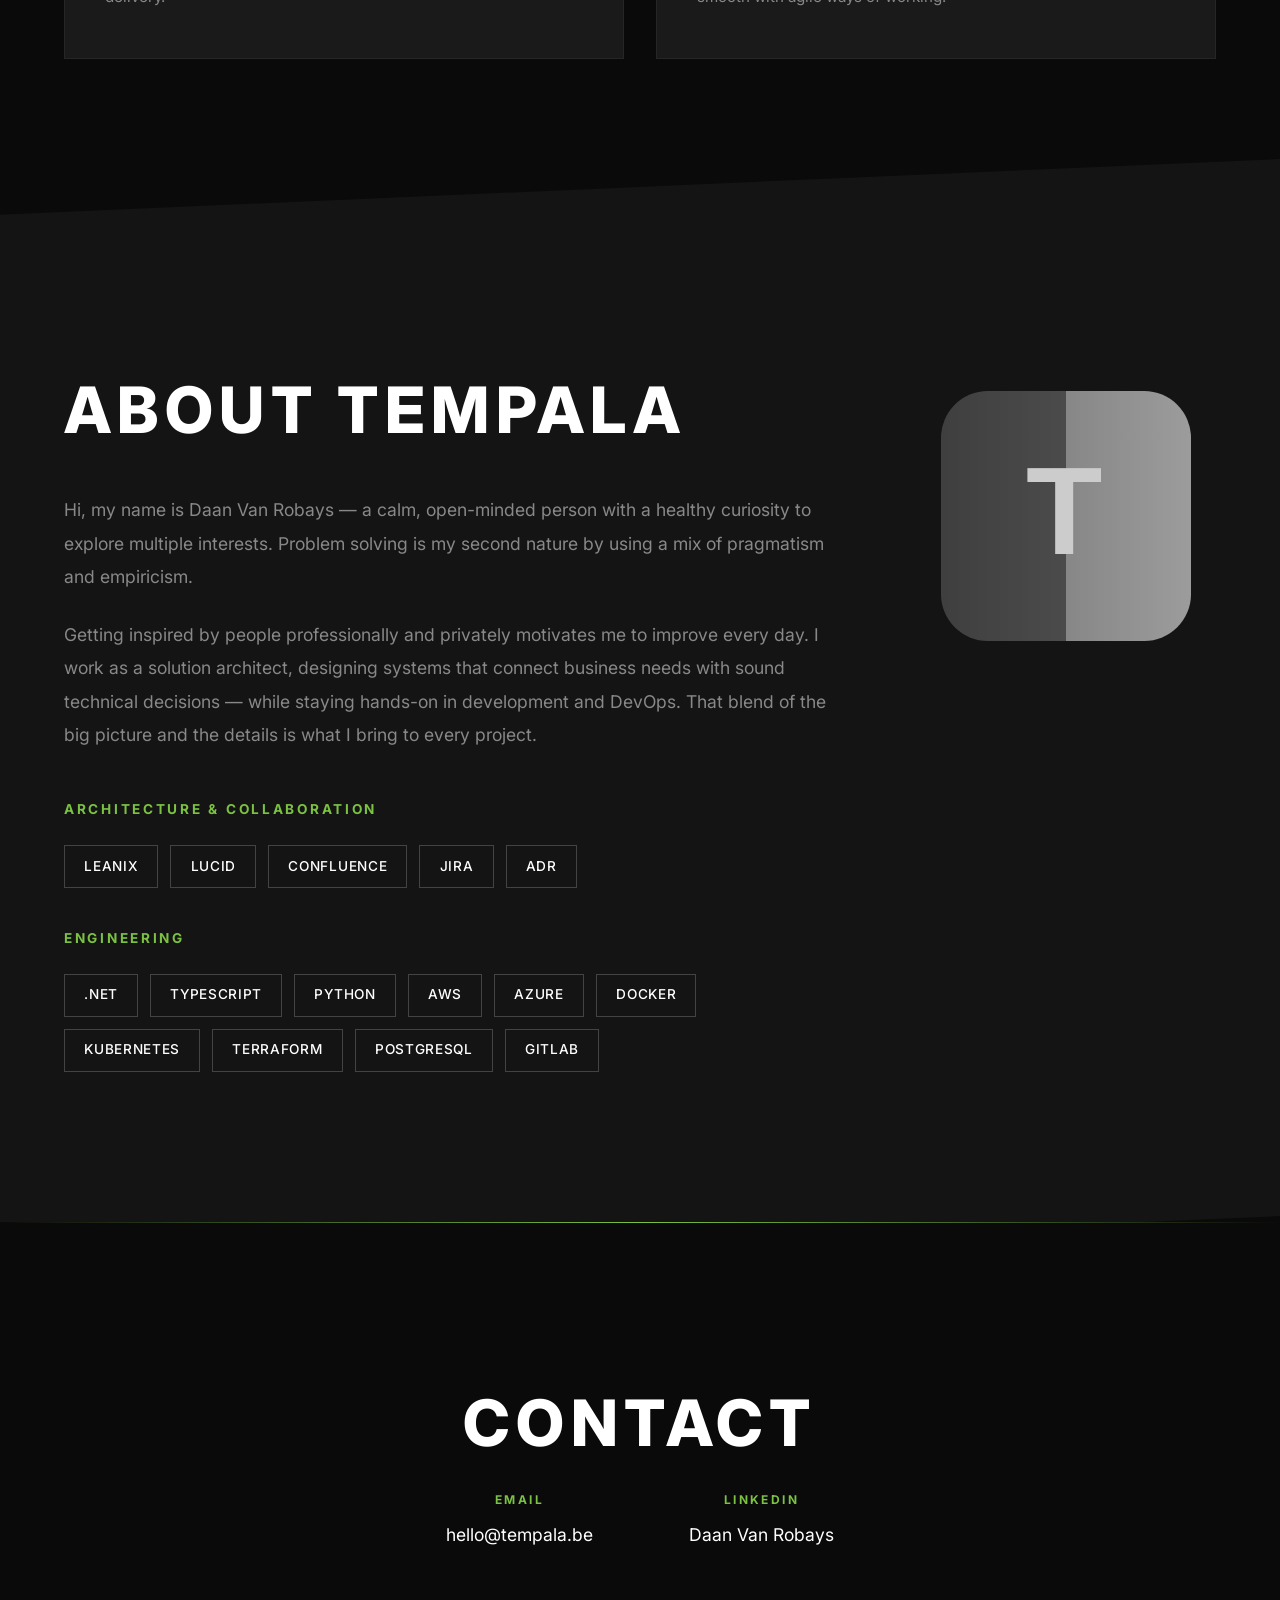
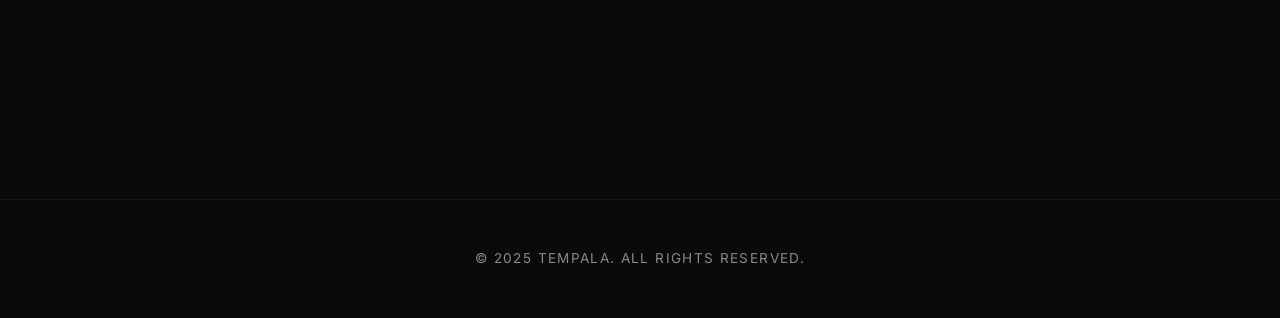
==== commit b466acf4: "solar update" ====
--- a/index.html
+++ b/index.html
@@ -3,8 +3,8 @@
 <head>
     <meta charset="UTF-8">
     <meta name="viewport" content="width=device-width, initial-scale=1.0">
-    <title>Tempala | IT Consulting Services</title>
-    <meta name="description" content="Tempala delivers IT consulting services with innovative solutions for modern businesses. Expert development, architecture, and digital transformation.">
+    <title>Tempala | Solution Architecture & Engineering</title>
+    <meta name="description" content="Tempala helps businesses design and deliver resilient systems. Solution architecture, technical advisory, and hands-on engineering by Daan Van Robays.">
     <link rel="icon" type="image/svg+xml" href="favicon.svg">
     <link rel="preconnect" href="https://fonts.googleapis.com">
     <link rel="preconnect" href="https://fonts.gstatic.com" crossorigin>
@@ -50,20 +50,20 @@
                 <h2>Services</h2>
                 <div class="services-grid">
                     <div class="service-card">
-                        <h3>Development</h3>
-                        <p>Building end-to-end solutions with robust backend architectures using modern frameworks for scalable applications.</p>
+                        <h3>Solution Architecture</h3>
+                        <p>Translating business goals into resilient, end-to-end system designs — making the architectural decisions that balance performance, scalability, and maintainability for the long term.</p>
+                    </div>
+                    <div class="service-card">
+                        <h3>Technical Advisory</h3>
+                        <p>Guiding teams and stakeholders through technology strategy, architecture reviews, and pragmatic trade-offs so the right decisions get made with confidence.</p>
                     </div>
                     <div class="service-card">
                         <h3>Cloud Infrastructure</h3>
-                        <p>Streamlining deployments and infrastructure management with AWS, Azure, Docker, and CI/CD pipelines for reliable delivery.</p>
+                        <p>Designing well-architected cloud environments with AWS, Azure, Docker, and CI/CD pipelines for secure, reliable, and cost-aware delivery.</p>
                     </div>
                     <div class="service-card">
-                        <h3>System Architecture</h3>
-                        <p>Designing resilient system architectures with optimized data solutions using PostgreSQL, SQL Server, and advanced principles that balance performance, scalability, and maintainability.</p>
-                    </div>
-                    <div class="service-card">
-                        <h3>Project Delivery</h3>
-                        <p>Coordinating development workflows with Jira and agile methodologies to ensure smooth delivery and efficient team collaboration.</p>
+                        <h3>Engineering &amp; Delivery</h3>
+                        <p>Staying hands-on across backend development and DevOps — turning architecture into working software and keeping delivery smooth with agile ways of working.</p>
                     </div>
                 </div>
             </div>
@@ -75,20 +75,28 @@
                     <div class="about-text">
                         <h2>About Tempala</h2>
                         <p>Hi, my name is Daan Van Robays — a calm, open-minded person with a healthy curiosity to explore multiple interests. Problem solving is my second nature by using a mix of pragmatism and empiricism.</p>
-                        <p>Getting inspired by people professionally and privately motivates me to improve every day. I specialize in backend development and DevOps engineering, bringing both technical expertise and a collaborative approach to every project.</p>
+                        <p>Getting inspired by people professionally and privately motivates me to improve every day. I work as a solution architect, designing systems that connect business needs with sound technical decisions — while staying hands-on in development and DevOps. That blend of the big picture and the details is what I bring to every project.</p>
                         <div class="skills">
-                            <h3>Core Technologies</h3>
+                            <h3>Architecture &amp; Collaboration</h3>
+                            <div class="skill-tags">
+                                <span class="skill-tag">LeanIX</span>
+                                <span class="skill-tag">Lucid</span>
+                                <span class="skill-tag">Confluence</span>
+                                <span class="skill-tag">Jira</span>
+                                <span class="skill-tag">ADR</span>
+                            </div>
+                            <h3>Engineering</h3>
                             <div class="skill-tags">
                                 <span class="skill-tag">.NET</span>
+                                <span class="skill-tag">TypeScript</span>
                                 <span class="skill-tag">Python</span>
-                                <span class="skill-tag">TypeScript</span>
                                 <span class="skill-tag">AWS</span>
                                 <span class="skill-tag">Azure</span>
                                 <span class="skill-tag">Docker</span>
                                 <span class="skill-tag">Kubernetes</span>
+                                <span class="skill-tag">Terraform</span>
                                 <span class="skill-tag">PostgreSQL</span>
                                 <span class="skill-tag">GitLab</span>
-                                <span class="skill-tag">Jira</span>
                             </div>
                         </div>
                     </div>
--- a/styles.css
+++ b/styles.css
@@ -435,6 +435,10 @@
     gap: 0.75rem;
 }
 
+.skill-tags + h3 {
+    margin-top: 2.5rem;
+}
+
 .skill-tag {
     background: transparent;
     color: var(--text);
@@ -476,7 +480,7 @@
 
 /* Contact Section */
 .contact {
-    padding: 150px 0;
+    padding: 150px 0 250px;
     background: var(--dark);
     position: relative;
 }
@@ -717,9 +721,12 @@
         display: block;
     }
 
-    .services,
+    .services {
+        padding: 100px 0;
+    }
+
     .contact {
-        padding: 100px 0;
+        padding: 100px 0 200px;
     }
 
     .about-image {
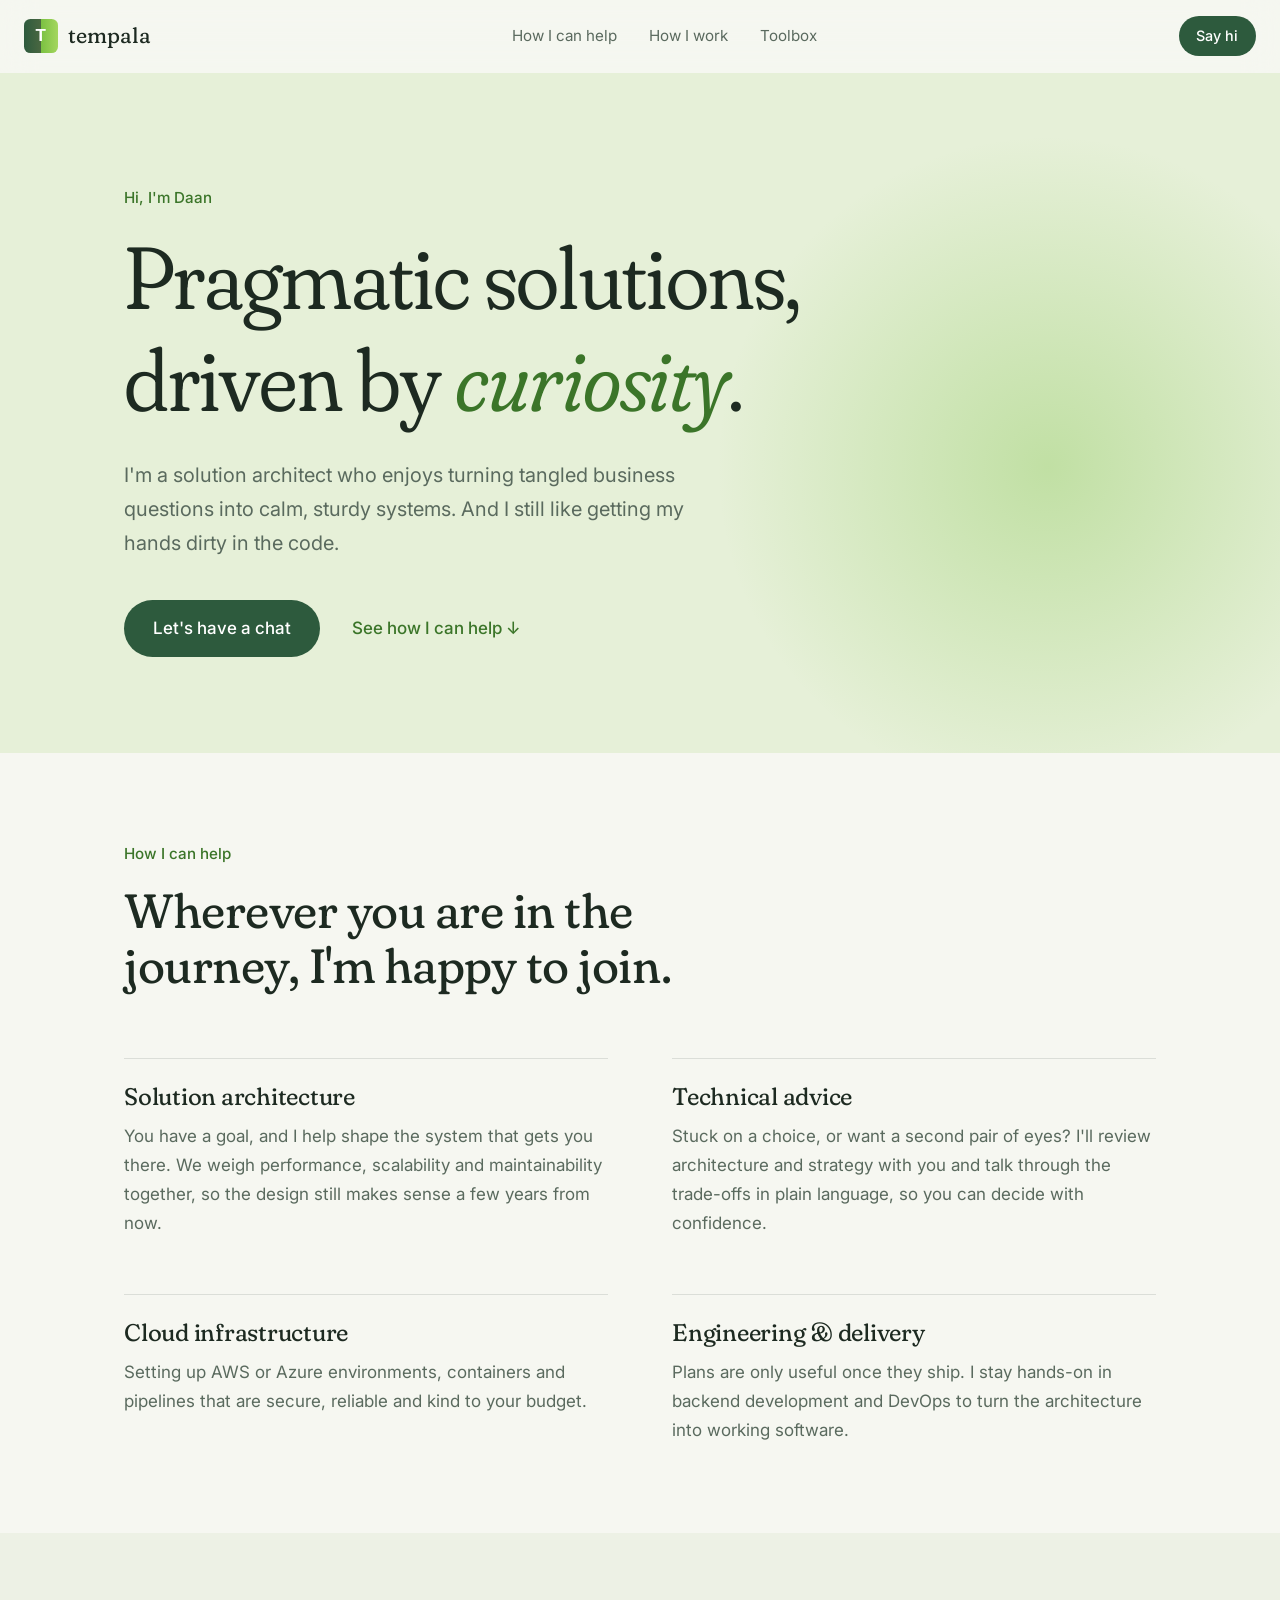
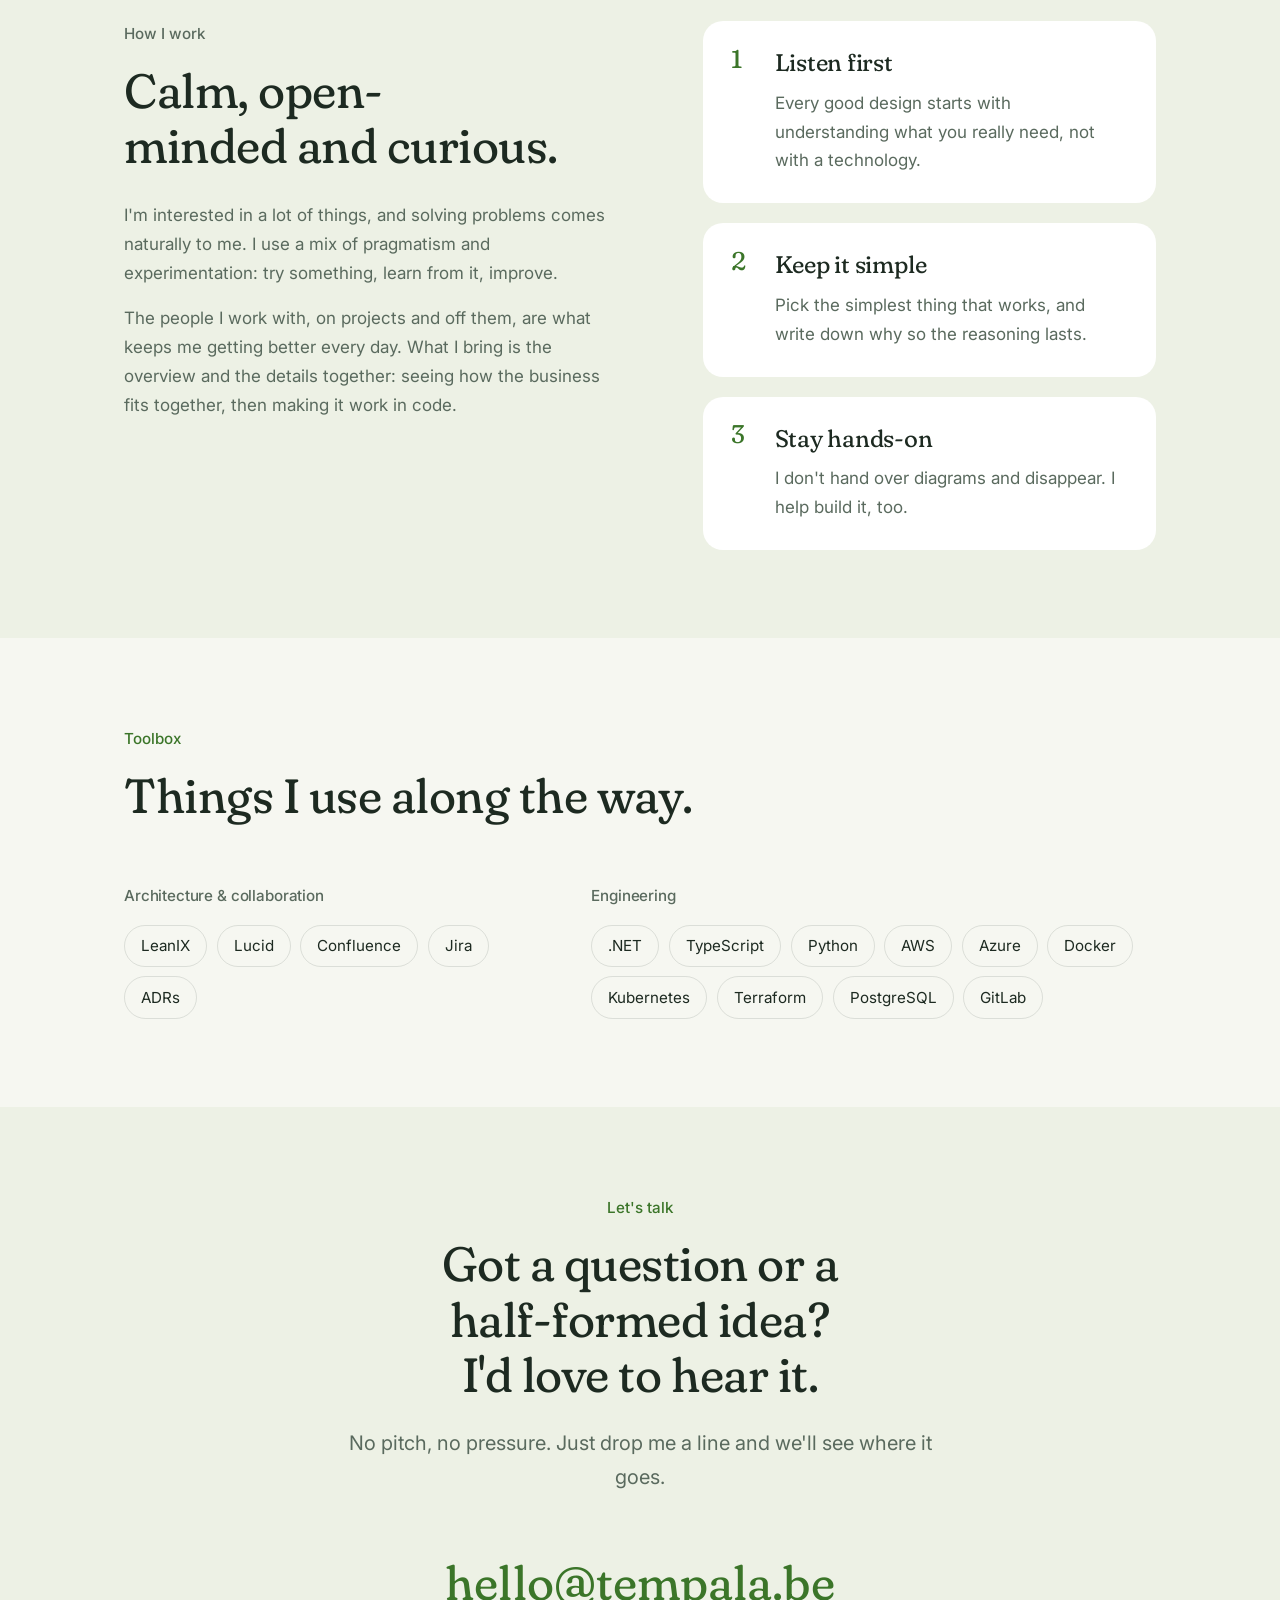
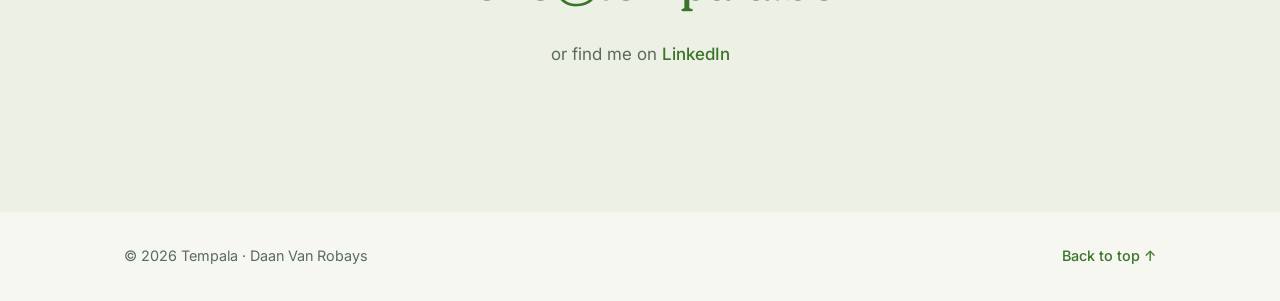
==== commit fa02aa7b: "redesign" ====
--- a/index.html
+++ b/index.html
@@ -1,137 +1,152 @@
 <!DOCTYPE html>
-<html lang="en" id="top" xmlns="http://www.w3.org/1999/html">
+<html lang="en">
 <head>
     <meta charset="UTF-8">
     <meta name="viewport" content="width=device-width, initial-scale=1.0">
     <title>Tempala | Solution Architecture & Engineering</title>
-    <meta name="description" content="Tempala helps businesses design and deliver resilient systems. Solution architecture, technical advisory, and hands-on engineering by Daan Van Robays.">
+    <meta name="description" content="Hi, I'm Daan. Through Tempala I help teams turn business goals into calm, sturdy systems with solution architecture, technical advice and hands-on engineering.">
     <link rel="icon" type="image/svg+xml" href="favicon.svg">
     <link rel="preconnect" href="https://fonts.googleapis.com">
     <link rel="preconnect" href="https://fonts.gstatic.com" crossorigin>
-    <link href="https://fonts.googleapis.com/css2?family=Inter:wght@300;400;500;600;700;800;900&display=swap" rel="stylesheet">
+    <link href="https://fonts.googleapis.com/css2?family=Fraunces:opsz,wght,SOFT@9..144,300..600,0..100&family=Inter:wght@400;500;600&display=swap" rel="stylesheet">
     <link rel="stylesheet" href="styles.css">
 </head>
 <body>
-    <header>
-        <nav class="navbar">
-            <div class="nav-container">
-                <div class="logo">
-                    <img src="tempala-logo.svg" alt="Tempala" class="logo-img">
-                </div>
-                <ul class="nav-menu">
-                    <li><a href="#top">Home</a></li>
-                    <li><a href="#services">Services</a></li>
-                    <li><a href="#about">About</a></li>
-                    <li><a href="#contact">Contact</a></li>
-                </ul>
-                <div class="hamburger">
-                    <span></span>
-                    <span></span>
-                    <span></span>
-                </div>
-            </div>
+    <header class="site-header">
+        <a href="#hello" class="brand" aria-label="Tempala, back to top">
+            <img src="tempala-logo.svg" alt="" class="brand-mark">
+            <span class="brand-name">tempala</span>
+        </a>
+        <nav class="site-nav" aria-label="Main">
+            <a href="#help">How I can help</a>
+            <a href="#approach">How I work</a>
+            <a href="#toolbox">Toolbox</a>
         </nav>
+        <div class="header-actions">
+            <a href="#contact" class="pill pill-small">Say hi</a>
+        </div>
     </header>
 
     <main>
-        <section id="home" class="hero">
-            <div class="hero-content">
-                <h2>Tempala</h2>
-                <p>Pragmatic solutions, driven by curiosity</p>
-                <div class="hero-buttons">
-                    <a href="#contact" class="btn btn-primary">Get in Touch</a>
-                    <a href="#services" class="btn btn-secondary">Explore Services</a>
+        <section id="hello" class="hello">
+            <div class="hello-light" aria-hidden="true"></div>
+            <div class="wrap">
+                <p class="eyebrow">Hi, I'm Daan</p>
+                <h1>Pragmatic solutions,<br>driven by <em>curiosity</em>.</h1>
+                <p class="lead">I'm a solution architect who enjoys turning tangled business questions into calm, sturdy systems. And I still like getting my hands dirty in the code.</p>
+                <div class="hello-actions">
+                    <a href="#contact" class="pill">Let's have a chat</a>
+                    <a href="#help" class="text-link">See how I can help <span aria-hidden="true">↓</span></a>
                 </div>
             </div>
         </section>
 
-        <section id="services" class="services">
-            <div class="container">
-                <h2>Services</h2>
-                <div class="services-grid">
-                    <div class="service-card">
-                        <h3>Solution Architecture</h3>
-                        <p>Translating business goals into resilient, end-to-end system designs — making the architectural decisions that balance performance, scalability, and maintainability for the long term.</p>
+        <section id="help" class="section">
+            <div class="wrap">
+                <header class="section-intro">
+                    <p class="eyebrow">How I can help</p>
+                    <h2>Wherever you are in the journey, I'm happy to join.</h2>
+                </header>
+                <ul class="help-list">
+                    <li class="reveal">
+                        <h3>Solution architecture</h3>
+                        <p>You have a goal, and I help shape the system that gets you there. We weigh performance, scalability and maintainability together, so the design still makes sense a few years from now.</p>
+                    </li>
+                    <li class="reveal">
+                        <h3>Technical advice</h3>
+                        <p>Stuck on a choice, or want a second pair of eyes? I'll review architecture and strategy with you and talk through the trade-offs in plain language, so you can decide with confidence.</p>
+                    </li>
+                    <li class="reveal">
+                        <h3>Cloud infrastructure</h3>
+                        <p>Setting up AWS or Azure environments, containers and pipelines that are secure, reliable and kind to your budget.</p>
+                    </li>
+                    <li class="reveal">
+                        <h3>Engineering &amp; delivery</h3>
+                        <p>Plans are only useful once they ship. I stay hands-on in backend development and DevOps to turn the architecture into working software.</p>
+                    </li>
+                </ul>
+            </div>
+        </section>
+
+        <section id="approach" class="section section-soft">
+            <div class="wrap approach">
+                <div class="approach-text">
+                    <p class="eyebrow">How I work</p>
+                    <h2>Calm, open-minded and curious.</h2>
+                    <p>I'm interested in a lot of things, and solving problems comes naturally to me. I use a mix of pragmatism and experimentation: try something, learn from it, improve.</p>
+                    <p>The people I work with, on projects and off them, are what keeps me getting better every day. What I bring is the overview and the details together: seeing how the business fits together, then making it work in code.</p>
+                </div>
+                <ol class="principles">
+                    <li class="reveal">
+                        <h3>Listen first</h3>
+                        <p>Every good design starts with understanding what you really need, not with a technology.</p>
+                    </li>
+                    <li class="reveal">
+                        <h3>Keep it simple</h3>
+                        <p>Pick the simplest thing that works, and write down why so the reasoning lasts.</p>
+                    </li>
+                    <li class="reveal">
+                        <h3>Stay hands-on</h3>
+                        <p>I don't hand over diagrams and disappear. I help build it, too.</p>
+                    </li>
+                </ol>
+            </div>
+        </section>
+
+        <section id="toolbox" class="section">
+            <div class="wrap">
+                <header class="section-intro">
+                    <p class="eyebrow">Toolbox</p>
+                    <h2>Things I use along the way.</h2>
+                </header>
+                <div class="toolbox">
+                    <div class="tool-group reveal">
+                        <h3>Architecture &amp; collaboration</h3>
+                        <ul class="tags">
+                            <li>LeanIX</li>
+                            <li>Lucid</li>
+                            <li>Confluence</li>
+                            <li>Jira</li>
+                            <li>ADRs</li>
+                        </ul>
                     </div>
-                    <div class="service-card">
-                        <h3>Technical Advisory</h3>
-                        <p>Guiding teams and stakeholders through technology strategy, architecture reviews, and pragmatic trade-offs so the right decisions get made with confidence.</p>
-                    </div>
-                    <div class="service-card">
-                        <h3>Cloud Infrastructure</h3>
-                        <p>Designing well-architected cloud environments with AWS, Azure, Docker, and CI/CD pipelines for secure, reliable, and cost-aware delivery.</p>
-                    </div>
-                    <div class="service-card">
-                        <h3>Engineering &amp; Delivery</h3>
-                        <p>Staying hands-on across backend development and DevOps — turning architecture into working software and keeping delivery smooth with agile ways of working.</p>
+                    <div class="tool-group reveal">
+                        <h3>Engineering</h3>
+                        <ul class="tags">
+                            <li>.NET</li>
+                            <li>TypeScript</li>
+                            <li>Python</li>
+                            <li>AWS</li>
+                            <li>Azure</li>
+                            <li>Docker</li>
+                            <li>Kubernetes</li>
+                            <li>Terraform</li>
+                            <li>PostgreSQL</li>
+                            <li>GitLab</li>
+                        </ul>
                     </div>
                 </div>
             </div>
         </section>
 
-        <section id="about" class="about">
-            <div class="container">
-                <div class="about-content">
-                    <div class="about-text">
-                        <h2>About Tempala</h2>
-                        <p>Hi, my name is Daan Van Robays — a calm, open-minded person with a healthy curiosity to explore multiple interests. Problem solving is my second nature by using a mix of pragmatism and empiricism.</p>
-                        <p>Getting inspired by people professionally and privately motivates me to improve every day. I work as a solution architect, designing systems that connect business needs with sound technical decisions — while staying hands-on in development and DevOps. That blend of the big picture and the details is what I bring to every project.</p>
-                        <div class="skills">
-                            <h3>Architecture &amp; Collaboration</h3>
-                            <div class="skill-tags">
-                                <span class="skill-tag">LeanIX</span>
-                                <span class="skill-tag">Lucid</span>
-                                <span class="skill-tag">Confluence</span>
-                                <span class="skill-tag">Jira</span>
-                                <span class="skill-tag">ADR</span>
-                            </div>
-                            <h3>Engineering</h3>
-                            <div class="skill-tags">
-                                <span class="skill-tag">.NET</span>
-                                <span class="skill-tag">TypeScript</span>
-                                <span class="skill-tag">Python</span>
-                                <span class="skill-tag">AWS</span>
-                                <span class="skill-tag">Azure</span>
-                                <span class="skill-tag">Docker</span>
-                                <span class="skill-tag">Kubernetes</span>
-                                <span class="skill-tag">Terraform</span>
-                                <span class="skill-tag">PostgreSQL</span>
-                                <span class="skill-tag">GitLab</span>
-                            </div>
-                        </div>
-                    </div>
-                    <div class="about-image">
-                        <img src="tempala-logo.svg" alt="Tempala Logo" class="about-logo">
-                    </div>
-                </div>
-            </div>
-        </section>
-
-        <section id="contact" class="contact">
-            <div class="container">
-                <h2>Contact</h2>
-                <div class="contact-content">
-                    <div class="contact-info">
-                        <div class="contact-item">
-                            <strong>Email</strong>
-                            <a href="mailto:hello@tempala.be">hello@tempala.be</a>
-                        </div>
-                        <div class="contact-item">
-                            <strong>LinkedIn</strong>
-                            <a href="https://www.linkedin.com/in/daan-v-832490a5/">Daan Van Robays</a>
-                        </div>
-                    </div>
-                </div>
+        <section id="contact" class="section section-soft contact">
+            <div class="wrap">
+                <p class="eyebrow">Let's talk</p>
+                <h2>Got a question or a half-formed idea?<br>I'd love to hear it.</h2>
+                <p class="lead">No pitch, no pressure. Just drop me a line and we'll see where it goes.</p>
+                <a href="mailto:hello@tempala.be" class="contact-email">hello@tempala.be</a>
+                <p class="contact-alt">or find me on <a href="https://www.linkedin.com/in/daan-v-832490a5/" class="text-link">LinkedIn</a></p>
             </div>
         </section>
     </main>
 
-    <footer>
-        <div class="container">
-            <p>&copy; 2025 Tempala. All rights reserved.</p>
+    <footer class="site-footer">
+        <div class="wrap">
+            <span>&copy; <span id="year">2026</span> Tempala · Daan Van Robays</span>
+            <a href="#hello" class="text-link">Back to top <span aria-hidden="true">↑</span></a>
         </div>
     </footer>
 
     <script src="script.js"></script>
 </body>
-</html>+</html>
--- a/styles.css
+++ b/styles.css
@@ -1,739 +1,467 @@
-* {
+*,
+*::before,
+*::after {
     margin: 0;
     padding: 0;
     box-sizing: border-box;
 }
 
 :root {
-    --dark: #0a0a0a;
-    --dark-lighter: #141414;
-    --dark-card: #1a1a1a;
-    --neon: #7bc142;
-    --neon-bright: #a4d65e;
-    --neon-glow: rgba(123, 193, 66, 0.5);
-    --text: #ffffff;
-    --text-muted: #888888;
-    --gradient: linear-gradient(135deg, #7bc142, #2d5a3d, #7bc142);
+    --bg: #f6f7f1;
+    --bg-soft: #edf1e5;
+    --hero: #e6f0d8;
+    --surface: #ffffff;
+    --text: #1d2a21;
+    --muted: #5a6a5e;
+    --line: rgba(29, 42, 33, 0.12);
+    --green: #7bc142;
+    --green-deep: #2d5a3d;
+    --green-text: #3b7529;
+    --glow: rgba(123, 193, 66, 0.28);
+    --pill-bg: #2d5a3d;
+    --pill-text: #ffffff;
+    --header-bg: rgba(246, 247, 241, 0.8);
+
+    --serif: 'Fraunces', Georgia, serif;
+    --sans: 'Inter', system-ui, -apple-system, sans-serif;
+    --radius: 20px;
 }
 
 html {
     scroll-behavior: smooth;
+    scroll-padding-top: 88px;
 }
 
 body {
-    font-family: 'Inter', system-ui, -apple-system, sans-serif;
-    line-height: 1.6;
+    font-family: var(--sans);
+    font-size: 1.0625rem;
+    line-height: 1.7;
     color: var(--text);
-    background-color: var(--dark);
+    background: var(--bg);
     overflow-x: hidden;
 }
 
-.container {
-    max-width: 1200px;
+h1,
+h2,
+h3 {
+    font-family: var(--serif);
+    font-weight: 400;
+    font-variation-settings: "SOFT" 100;
+    line-height: 1.15;
+    letter-spacing: -0.01em;
+}
+
+a {
+    color: inherit;
+}
+
+.wrap {
+    max-width: 1080px;
     margin: 0 auto;
     padding: 0 24px;
 }
 
-/* Animated background gradient */
-@keyframes gradient-shift {
-    0% { background-position: 0% 50%; }
-    50% { background-position: 100% 50%; }
-    100% { background-position: 0% 50%; }
+.eyebrow {
+    font-size: 0.95rem;
+    font-weight: 500;
+    color: var(--green-text);
+    margin-bottom: 1rem;
+}
+
+.lead {
+    font-size: 1.25rem;
+    color: var(--muted);
+    max-width: 38rem;
+}
+
+/* Buttons & links */
+.pill {
+    display: inline-block;
+    padding: 0.9rem 1.8rem;
+    border-radius: 999px;
+    background: var(--pill-bg);
+    color: var(--pill-text);
+    font-weight: 500;
+    text-decoration: none;
+    transition: transform 0.3s ease, box-shadow 0.3s ease;
+}
+
+.pill:hover {
+    transform: translateY(-2px);
+    box-shadow: 0 10px 30px var(--glow);
+}
+
+.pill-small {
+    padding: 0.5rem 1.1rem;
+    font-size: 0.9rem;
+}
+
+.text-link {
+    color: var(--green-text);
+    font-weight: 500;
+    text-decoration: underline;
+    text-decoration-thickness: 1px;
+    text-underline-offset: 0.3em;
+    text-decoration-color: transparent;
+    transition: text-decoration-color 0.3s ease;
+}
+
+.text-link:hover {
+    text-decoration-color: currentColor;
+}
+
+:focus-visible {
+    outline: 2px solid var(--green);
+    outline-offset: 3px;
+    border-radius: 6px;
 }
 
 /* Header */
-header {
-    background: transparent;
-    padding: 1.5rem 0;
-    position: fixed;
-    width: 100%;
+.site-header {
+    position: sticky;
     top: 0;
-    z-index: 1000;
-    transition: all 0.4s ease;
-}
-
-header.scrolled {
-    background: rgba(10, 10, 10, 0.9);
-    backdrop-filter: blur(20px);
-    border-bottom: 1px solid rgba(123, 193, 66, 0.2);
-}
-
-.navbar {
-    max-width: 1200px;
-    margin: 0 auto;
-    padding: 0 24px;
-}
-
-.nav-container {
+    z-index: 10;
     display: flex;
     align-items: center;
     justify-content: space-between;
-}
-
-.logo {
+    gap: 1.5rem;
+    padding: 1rem 24px;
+    background: var(--header-bg);
+    -webkit-backdrop-filter: blur(16px);
+    backdrop-filter: blur(16px);
+    border-bottom: 1px solid transparent;
+    transition: border-color 0.3s ease;
+}
+
+.site-header.scrolled {
+    border-bottom-color: var(--line);
+}
+
+.brand {
     display: flex;
     align-items: center;
-}
-
-.logo-img {
-    height: 44px;
-    width: auto;
-    filter: brightness(1.2);
-    transition: all 0.3s ease;
-}
-
-.logo:hover .logo-img {
-    filter: brightness(1.2) drop-shadow(0 0 20px var(--neon-glow));
-}
-
-.nav-menu {
-    display: flex;
-    list-style: none;
-    gap: 3rem;
-}
-
-.nav-menu a {
-    color: var(--text-muted);
+    gap: 0.6rem;
     text-decoration: none;
-    font-weight: 500;
+}
+
+.brand-mark {
+    width: 34px;
+    height: 34px;
+}
+
+.brand-name {
+    font-family: var(--serif);
+    font-variation-settings: "SOFT" 100;
+    font-size: 1.35rem;
+}
+
+.site-nav {
+    display: flex;
+    gap: 2rem;
+}
+
+.site-nav a {
+    color: var(--muted);
+    text-decoration: none;
     font-size: 0.95rem;
-    text-transform: uppercase;
-    letter-spacing: 0.1em;
-    transition: all 0.3s ease;
-    position: relative;
-}
-
-.nav-menu a:hover,
-.nav-menu a.active {
-    color: var(--neon);
-    text-shadow: 0 0 20px var(--neon-glow);
-}
-
-.nav-menu a::before {
-    content: '';
-    position: absolute;
-    bottom: -8px;
-    left: 50%;
-    width: 6px;
-    height: 6px;
-    background: var(--neon);
-    border-radius: 50%;
-    transform: translateX(-50%) scale(0);
-    transition: transform 0.3s ease;
-    box-shadow: 0 0 10px var(--neon-glow);
-}
-
-.nav-menu a:hover::before,
-.nav-menu a.active::before {
-    transform: translateX(-50%) scale(1);
-}
-
-.hamburger {
-    display: none;
-    flex-direction: column;
-    cursor: pointer;
-    gap: 6px;
-}
-
-.hamburger span {
-    width: 28px;
-    height: 2px;
-    background: var(--neon);
-    border-radius: 2px;
-    transition: all 0.3s ease;
-    box-shadow: 0 0 10px var(--neon-glow);
-}
-
-/* Hero Section */
-.hero {
-    min-height: 100vh;
+    transition: color 0.3s ease;
+}
+
+.site-nav a:hover {
+    color: var(--text);
+}
+
+.header-actions {
     display: flex;
     align-items: center;
-    justify-content: center;
-    text-align: center;
-    padding: 120px 24px 80px;
-    position: relative;
-    background: var(--dark);
-    overflow: hidden;
-}
-
-.hero::before {
-    content: '';
-    position: absolute;
-    top: -50%;
-    left: -50%;
-    width: 200%;
-    height: 200%;
-    background:
-        radial-gradient(circle at 30% 30%, rgba(123, 193, 66, 0.15) 0%, transparent 40%),
-        radial-gradient(circle at 70% 70%, rgba(45, 90, 61, 0.1) 0%, transparent 40%);
-    animation: rotate-bg 20s linear infinite;
-}
-
-@keyframes rotate-bg {
-    from { transform: rotate(0deg); }
-    to { transform: rotate(360deg); }
-}
-
-.hero::after {
-    content: '';
-    position: absolute;
-    bottom: 0;
-    left: 0;
-    right: 0;
-    height: 200px;
-    background: linear-gradient(to top, var(--dark), transparent);
-    pointer-events: none;
-}
-
-.hero-content {
-    position: relative;
-    z-index: 2;
-    max-width: 900px;
-}
-
-.hero-content h2 {
-    font-size: clamp(4rem, 12vw, 8rem);
-    font-weight: 900;
-    color: transparent;
-    background: var(--gradient);
-    background-size: 200% 200%;
-    -webkit-background-clip: text;
-    background-clip: text;
-    animation: gradient-shift 4s ease infinite;
-    margin-bottom: 1.5rem;
-    letter-spacing: -0.05em;
-    line-height: 0.9;
-    text-transform: uppercase;
-}
-
-.hero-content p {
-    font-size: clamp(1.2rem, 3vw, 1.6rem);
-    color: var(--text-muted);
-    margin-bottom: 3rem;
-    font-weight: 300;
-    letter-spacing: 0.05em;
-}
-
-.hero-buttons {
-    display: flex;
-    gap: 1.5rem;
-    justify-content: center;
-    flex-wrap: wrap;
-}
-
-.btn {
-    padding: 18px 40px;
-    text-decoration: none;
-    border-radius: 0;
-    font-weight: 600;
-    font-size: 0.9rem;
-    text-transform: uppercase;
-    letter-spacing: 0.15em;
-    transition: all 0.4s cubic-bezier(0.175, 0.885, 0.32, 1.275);
-    border: none;
-    cursor: pointer;
+    gap: 0.75rem;
+}
+
+/* Hello */
+.hello {
     position: relative;
     overflow: hidden;
-}
-
-.btn-primary {
-    background: var(--neon);
-    color: var(--dark);
-    clip-path: polygon(10px 0, 100% 0, calc(100% - 10px) 100%, 0 100%);
-}
-
-.btn-primary::before {
-    content: '';
+    padding: 7rem 0 6rem;
+    background: var(--hero);
+}
+
+.hello-light {
     position: absolute;
-    top: 0;
-    left: -100%;
-    width: 100%;
-    height: 100%;
-    background: linear-gradient(90deg, transparent, rgba(255,255,255,0.3), transparent);
-    transition: left 0.5s ease;
-}
-
-.btn-primary:hover {
-    transform: scale(1.05);
-    box-shadow: 0 0 40px var(--neon-glow);
-}
-
-.btn-primary:hover::before {
-    left: 100%;
-}
-
-.btn-secondary {
-    background: transparent;
-    color: var(--neon);
-    border: 2px solid var(--neon);
-    clip-path: polygon(10px 0, 100% 0, calc(100% - 10px) 100%, 0 100%);
-}
-
-.btn-secondary:hover {
-    background: var(--neon);
-    color: var(--dark);
-    box-shadow: 0 0 40px var(--neon-glow);
-    transform: scale(1.05);
-}
-
-/* Services Section */
-.services {
-    padding: 150px 0;
-    background: var(--dark);
+    top: 5%;
+    right: -10%;
+    width: min(70vw, 720px);
+    aspect-ratio: 1;
+    border-radius: 50%;
+    background: radial-gradient(circle, rgba(123, 193, 66, 0.35) 0%, transparent 65%);
+    animation: drift 40s ease-in-out infinite alternate;
+    pointer-events: none;
+}
+
+@keyframes drift {
+    from { transform: translate(0, 0) scale(1); }
+    50% { transform: translate(-18vw, 8vh) scale(1.1); }
+    to { transform: translate(-6vw, -6vh) scale(0.95); }
+}
+
+.hello .wrap {
     position: relative;
 }
 
-.services::before {
-    content: '';
-    position: absolute;
-    top: 0;
-    left: 0;
-    right: 0;
-    height: 1px;
-    background: linear-gradient(90deg, transparent, var(--neon), transparent);
-}
-
-.services h2 {
-    text-align: center;
-    font-size: clamp(2.5rem, 6vw, 4rem);
-    font-weight: 800;
-    margin-bottom: 1rem;
-    color: var(--text);
-    text-transform: uppercase;
-    letter-spacing: 0.1em;
-}
-
-.services > .container > p {
-    text-align: center;
-    color: var(--text-muted);
-    font-size: 1.1rem;
-    margin-bottom: 5rem;
-    letter-spacing: 0.05em;
-}
-
-.services-grid {
+.hello h1 {
+    font-size: clamp(2.8rem, 7.5vw, 5.5rem);
+    font-weight: 350;
+    margin-bottom: 1.75rem;
+}
+
+.hello h1 em {
+    font-style: italic;
+    color: var(--green-text);
+}
+
+.hello-actions {
+    display: flex;
+    flex-wrap: wrap;
+    align-items: center;
+    gap: 1.5rem 2rem;
+    margin-top: 2.5rem;
+}
+
+/* Sections */
+.section {
+    padding: 5.5rem 0;
+}
+
+/* Sections alternate between the page colour and soft sage */
+.section-soft {
+    background: var(--bg-soft);
+}
+
+.section h2 {
+    font-size: clamp(2rem, 4.5vw, 3rem);
+    max-width: 40rem;
+    text-wrap: balance;
+}
+
+.section-intro {
+    margin-bottom: 4rem;
+}
+
+/* How I can help */
+.help-list {
+    list-style: none;
     display: grid;
     grid-template-columns: repeat(2, 1fr);
-    gap: 2rem;
-}
-
-.service-card {
-    background: var(--dark-card);
-    padding: 3rem 2.5rem;
-    position: relative;
-    overflow: hidden;
-    transition: all 0.4s ease;
-    border: 1px solid rgba(255, 255, 255, 0.05);
-}
-
-.service-card::before {
-    content: '';
-    position: absolute;
-    top: 0;
-    left: 0;
-    width: 4px;
-    height: 0;
-    background: var(--neon);
-    transition: height 0.4s ease;
-    box-shadow: 0 0 20px var(--neon-glow);
-}
-
-.service-card::after {
-    content: '';
-    position: absolute;
-    top: 0;
-    left: 0;
-    right: 0;
-    bottom: 0;
-    background: linear-gradient(135deg, rgba(123, 193, 66, 0.05) 0%, transparent 50%);
-    opacity: 0;
-    transition: opacity 0.4s ease;
-}
-
-.service-card:hover {
-    transform: translateX(10px);
-    border-color: rgba(123, 193, 66, 0.3);
-}
-
-.service-card:hover::before {
-    height: 100%;
-}
-
-.service-card:hover::after {
-    opacity: 1;
-}
-
-.service-card h3 {
-    color: var(--neon);
-    margin-bottom: 1rem;
-    font-size: 1.3rem;
-    font-weight: 700;
-    text-transform: uppercase;
-    letter-spacing: 0.05em;
-    position: relative;
-    z-index: 1;
-}
-
-.service-card p {
-    color: var(--text-muted);
-    font-size: 0.95rem;
-    line-height: 1.8;
-    position: relative;
-    z-index: 1;
-}
-
-/* About Section */
-.about {
-    padding: 150px 0;
-    background: var(--dark-lighter);
-    position: relative;
-    clip-path: polygon(0 5%, 100% 0, 100% 95%, 0 100%);
-    margin: -50px 0;
-    padding: 200px 0;
-}
-
-.about-content {
+    gap: 3.5rem 4rem;
+}
+
+.help-list li {
+    padding-top: 1.5rem;
+    border-top: 1px solid var(--line);
+}
+
+.help-list h3,
+.principles h3 {
+    font-size: 1.5rem;
+    margin-bottom: 0.75rem;
+}
+
+.help-list p,
+.principles p,
+.approach-text p {
+    color: var(--muted);
+}
+
+/* How I work */
+.approach {
     display: grid;
-    grid-template-columns: 1fr 300px;
+    grid-template-columns: 1.1fr 1fr;
     gap: 5rem;
     align-items: start;
 }
 
-.about h2 {
-    font-size: clamp(2.5rem, 6vw, 4rem);
-    font-weight: 800;
-    margin-bottom: 2rem;
-    color: var(--text);
-    text-transform: uppercase;
-    letter-spacing: 0.1em;
-}
-
-.about p {
-    color: var(--text-muted);
-    font-size: 1.1rem;
-    margin-bottom: 1.5rem;
-    line-height: 1.9;
-}
-
-.skills {
+.approach-text h2 {
+    margin-bottom: 1.75rem;
+}
+
+.approach-text p + p {
+    margin-top: 1rem;
+}
+
+.principles {
+    list-style: none;
+    counter-reset: principle;
+    display: grid;
+    gap: 1.25rem;
+}
+
+.principles li {
+    counter-increment: principle;
+    position: relative;
+    padding: 1.75rem 1.75rem 1.75rem 4.5rem;
+    background: var(--surface);
+    border-radius: var(--radius);
+}
+
+.principles li::before {
+    content: counter(principle);
+    position: absolute;
+    left: 1.75rem;
+    top: 1.6rem;
+    font-family: var(--serif);
+    font-variation-settings: "SOFT" 100;
+    font-size: 1.6rem;
+    line-height: 1;
+    color: var(--green-text);
+}
+
+/* Toolbox */
+.toolbox {
+    display: grid;
+    grid-template-columns: 1fr 1.4fr;
+    gap: 3rem 4rem;
+}
+
+.tool-group h3 {
+    font-family: var(--sans);
+    font-size: 0.95rem;
+    font-weight: 500;
+    color: var(--muted);
+    margin-bottom: 1.25rem;
+}
+
+.tags {
+    list-style: none;
+    display: flex;
+    flex-wrap: wrap;
+    gap: 0.6rem;
+}
+
+.tags li {
+    padding: 0.45rem 1rem;
+    border: 1px solid var(--line);
+    border-radius: 999px;
+    font-size: 0.95rem;
+    transition: border-color 0.3s ease, background-color 0.3s ease;
+}
+
+.tags li:hover {
+    border-color: var(--green);
+    background: var(--bg-soft);
+}
+
+/* Contact */
+.contact {
+    text-align: center;
+    padding-bottom: 9rem;
+}
+
+.contact h2 {
+    max-width: 48rem;
+    margin: 0 auto 1.5rem;
+}
+
+.contact .lead {
+    margin: 0 auto;
+}
+
+.contact-email {
+    display: inline-block;
     margin-top: 3rem;
-}
-
-.skills h3 {
-    color: var(--neon);
-    font-size: 0.85rem;
-    font-weight: 700;
-    text-transform: uppercase;
-    letter-spacing: 0.2em;
-    margin-bottom: 1.5rem;
-}
-
-.skill-tags {
-    display: flex;
+    font-family: var(--serif);
+    font-variation-settings: "SOFT" 100;
+    font-size: clamp(1.8rem, 5vw, 3rem);
+    color: var(--green-text);
+    text-decoration: none;
+    background: linear-gradient(currentColor, currentColor) no-repeat 0 100% / 0 1px;
+    transition: background-size 0.4s ease;
+}
+
+.contact-email:hover {
+    background-size: 100% 1px;
+}
+
+.contact-alt {
+    margin-top: 1rem;
+    color: var(--muted);
+}
+
+/* Footer */
+.site-footer {
+    padding: 2rem 0;
+    background: var(--bg);
+    font-size: 0.9rem;
+    color: var(--muted);
+}
+
+.site-footer .wrap {
+    display: flex;
+    justify-content: space-between;
+    gap: 1rem;
     flex-wrap: wrap;
-    gap: 0.75rem;
-}
-
-.skill-tags + h3 {
-    margin-top: 2.5rem;
-}
-
-.skill-tag {
-    background: transparent;
-    color: var(--text);
-    padding: 0.6rem 1.2rem;
-    font-size: 0.85rem;
-    font-weight: 500;
-    border: 1px solid rgba(255, 255, 255, 0.2);
-    transition: all 0.3s ease;
-    cursor: default;
-    text-transform: uppercase;
-    letter-spacing: 0.05em;
-}
-
-.skill-tag:hover {
-    border-color: var(--neon);
-    color: var(--neon);
-    box-shadow: 0 0 20px rgba(123, 193, 66, 0.2);
-    transform: translateY(-3px);
-}
-
-.about-image {
-    display: flex;
-    justify-content: center;
-    align-items: flex-start;
-    padding-top: 2rem;
-}
-
-.about-logo {
-    width: 100%;
-    max-width: 250px;
-    height: auto;
-    filter: grayscale(100%) brightness(0.8);
-    transition: all 0.5s ease;
-}
-
-.about-logo:hover {
-    filter: grayscale(0%) brightness(1);
-}
-
-/* Contact Section */
-.contact {
-    padding: 150px 0 250px;
-    background: var(--dark);
-    position: relative;
-}
-
-.contact::before {
-    content: '';
-    position: absolute;
-    top: 0;
-    left: 0;
-    right: 0;
-    height: 1px;
-    background: linear-gradient(90deg, transparent, var(--neon), transparent);
-}
-
-.contact h2 {
-    text-align: center;
-    font-size: clamp(2.5rem, 6vw, 4rem);
-    font-weight: 800;
-    margin-bottom: 1rem;
-    color: var(--text);
-    text-transform: uppercase;
-    letter-spacing: 0.1em;
-}
-
-.contact > .container > p {
-    text-align: center;
-    color: var(--text-muted);
-    font-size: 1.1rem;
-    margin-bottom: 4rem;
-}
-
-.contact-content {
-    display: flex;
-    justify-content: center;
-}
-
-.contact-info {
-    display: flex;
-    gap: 6rem;
-    justify-content: center;
-}
-
-.contact-item {
-    text-align: center;
-    position: relative;
-}
-
-.contact-item strong {
-    display: block;
-    color: var(--neon);
-    font-size: 0.75rem;
-    font-weight: 700;
-    text-transform: uppercase;
-    letter-spacing: 0.2em;
-    margin-bottom: 0.75rem;
-}
-
-.contact-item a {
-    color: var(--text);
-    text-decoration: none;
-    font-size: 1.1rem;
-    font-weight: 400;
-    transition: all 0.3s ease;
-    position: relative;
-}
-
-.contact-item a::after {
-    content: '';
-    position: absolute;
-    bottom: -4px;
-    left: 0;
-    width: 0;
-    height: 1px;
-    background: var(--neon);
-    transition: width 0.3s ease;
-    box-shadow: 0 0 10px var(--neon-glow);
-}
-
-.contact-item a:hover {
-    color: var(--neon);
-}
-
-.contact-item a:hover::after {
-    width: 100%;
-}
-
-/* Footer */
-footer {
-    background: var(--dark);
-    color: var(--text-muted);
-    text-align: center;
-    padding: 3rem 0;
-    font-size: 0.85rem;
-    letter-spacing: 0.1em;
-    text-transform: uppercase;
-    border-top: 1px solid rgba(255, 255, 255, 0.05);
-}
-
-/* Scroll animations */
-.reveal {
+}
+
+/* Gentle fade-in, only when JS is running */
+.js .reveal {
     opacity: 0;
-    transform: translateY(50px);
-    transition: all 1s cubic-bezier(0.4, 0, 0.2, 1);
-}
-
-.reveal.visible {
+    transform: translateY(16px);
+    transition: opacity 0.8s ease, transform 0.8s ease;
+}
+
+.js .reveal.visible {
     opacity: 1;
-    transform: translateY(0);
-}
-
-/* Glitch effect for hero title on hover */
-.hero-content h2 {
-    position: relative;
-}
-
-.hero-content h2:hover {
-    animation: glitch 0.3s ease;
-}
-
-@keyframes glitch {
-    0% { transform: translate(0); }
-    20% { transform: translate(-3px, 3px); }
-    40% { transform: translate(-3px, -3px); }
-    60% { transform: translate(3px, 3px); }
-    80% { transform: translate(3px, -3px); }
-    100% { transform: translate(0); }
-}
-
-/* Cursor glow effect placeholder - controlled by JS */
-.cursor-glow {
-    position: fixed;
-    width: 400px;
-    height: 400px;
-    background: radial-gradient(circle, rgba(123, 193, 66, 0.1) 0%, transparent 70%);
-    border-radius: 50%;
-    pointer-events: none;
-    z-index: 0;
-    transform: translate(-50%, -50%);
-    transition: opacity 0.3s ease;
-}
-
-/* Responsive Design */
+    transform: none;
+}
+
+/* Responsive */
 @media (max-width: 900px) {
-    .services-grid {
-        grid-template-columns: 1fr;
-    }
-
-    .about-content {
+    .approach,
+    .toolbox {
         grid-template-columns: 1fr;
         gap: 3rem;
-        text-align: center;
-    }
-
-    .about {
-        clip-path: none;
-        margin: 0;
-        padding: 100px 0;
-    }
-
-    .about-image {
-        order: -1;
-    }
-
-    .about-logo {
-        max-width: 180px;
-    }
-
-    .skill-tags {
-        justify-content: center;
-    }
-
-    .contact-info {
-        flex-direction: column;
-        gap: 3rem;
-    }
-}
-
-@media (max-width: 768px) {
-    .nav-menu {
-        position: fixed;
-        left: 0;
-        top: 0;
-        flex-direction: column;
-        background: var(--dark);
-        width: 100%;
-        height: 100vh;
-        justify-content: center;
-        align-items: center;
+    }
+}
+
+@media (max-width: 720px) {
+    .wrap,
+    .site-header {
+        padding-left: 16px;
+        padding-right: 16px;
+    }
+
+    .site-nav {
+        display: none;
+    }
+
+    .help-list {
+        grid-template-columns: 1fr;
         gap: 2.5rem;
-        transform: translateX(-100%);
-        transition: transform 0.4s cubic-bezier(0.4, 0, 0.2, 1);
-    }
-
-    .nav-menu.active {
-        transform: translateX(0);
-    }
-
-    .nav-menu a {
-        font-size: 1.5rem;
-        color: var(--text);
-    }
-
-    .hamburger {
-        display: flex;
-        z-index: 1001;
-    }
-
-    .hamburger.active span:nth-child(1) {
-        transform: translateY(8px) rotate(45deg);
-    }
-
-    .hamburger.active span:nth-child(2) {
-        opacity: 0;
-    }
-
-    .hamburger.active span:nth-child(3) {
-        transform: translateY(-8px) rotate(-45deg);
-    }
-
-    .hero {
-        padding: 100px 24px 60px;
-        min-height: 100svh;
-    }
-
-    .hero-content h2 {
-        font-size: 3.5rem;
-    }
-
-    .hero-buttons {
-        flex-direction: column;
-        align-items: center;
-    }
-
-    .btn {
-        width: 100%;
-        max-width: 280px;
-        text-align: center;
-        display: block;
-    }
-
-    .services {
-        padding: 100px 0;
-    }
-
-    .contact {
-        padding: 100px 0 200px;
-    }
-
-    .about-image {
-        display: none;
-    }
-
-    .cursor-glow {
-        display: none;
-    }
-}
+    }
+
+    .section {
+        padding: 5rem 0;
+    }
+
+    .hello {
+        padding: 4rem 0 5rem;
+    }
+
+    .lead {
+        font-size: 1.125rem;
+    }
+}
+
+@media (prefers-reduced-motion: reduce) {
+    html {
+        scroll-behavior: auto;
+    }
+
+    .hello-light {
+        animation: none;
+    }
+
+    .js .reveal {
+        opacity: 1;
+        transform: none;
+        transition: none;
+    }
+}
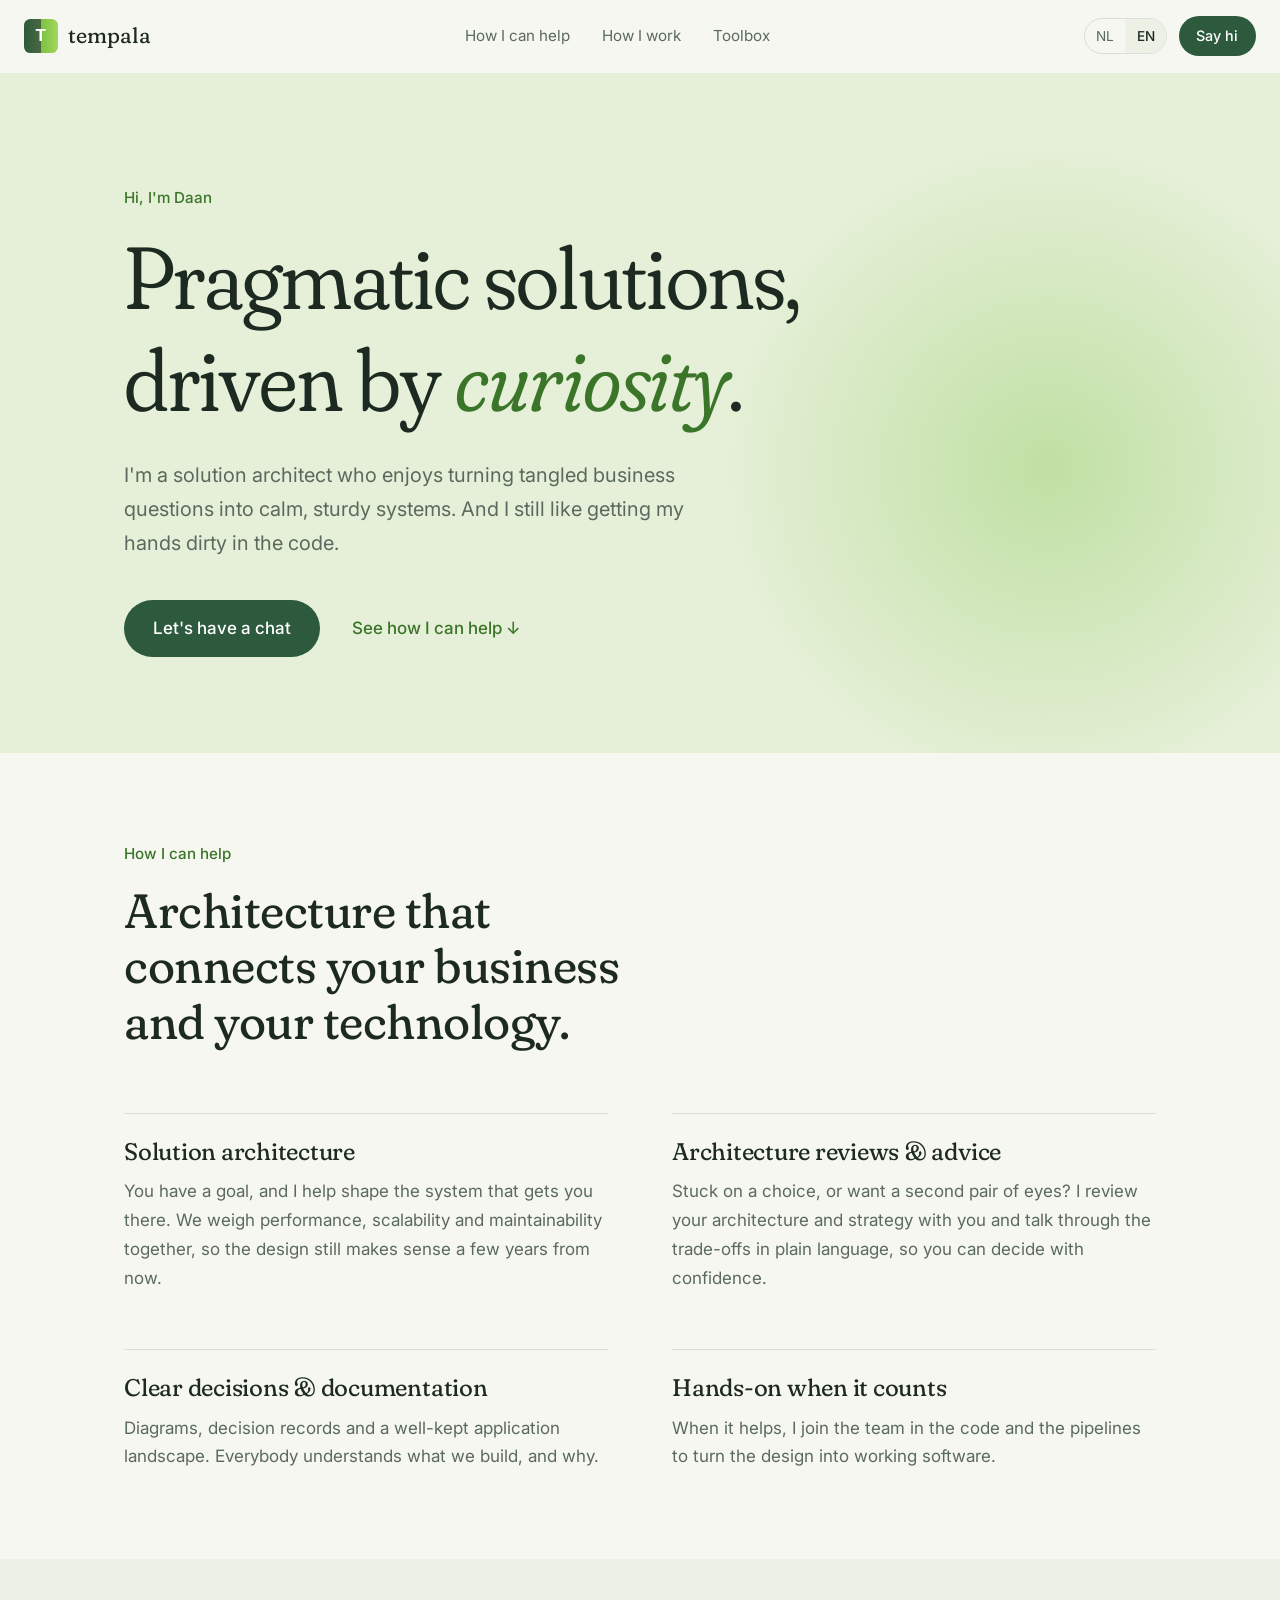
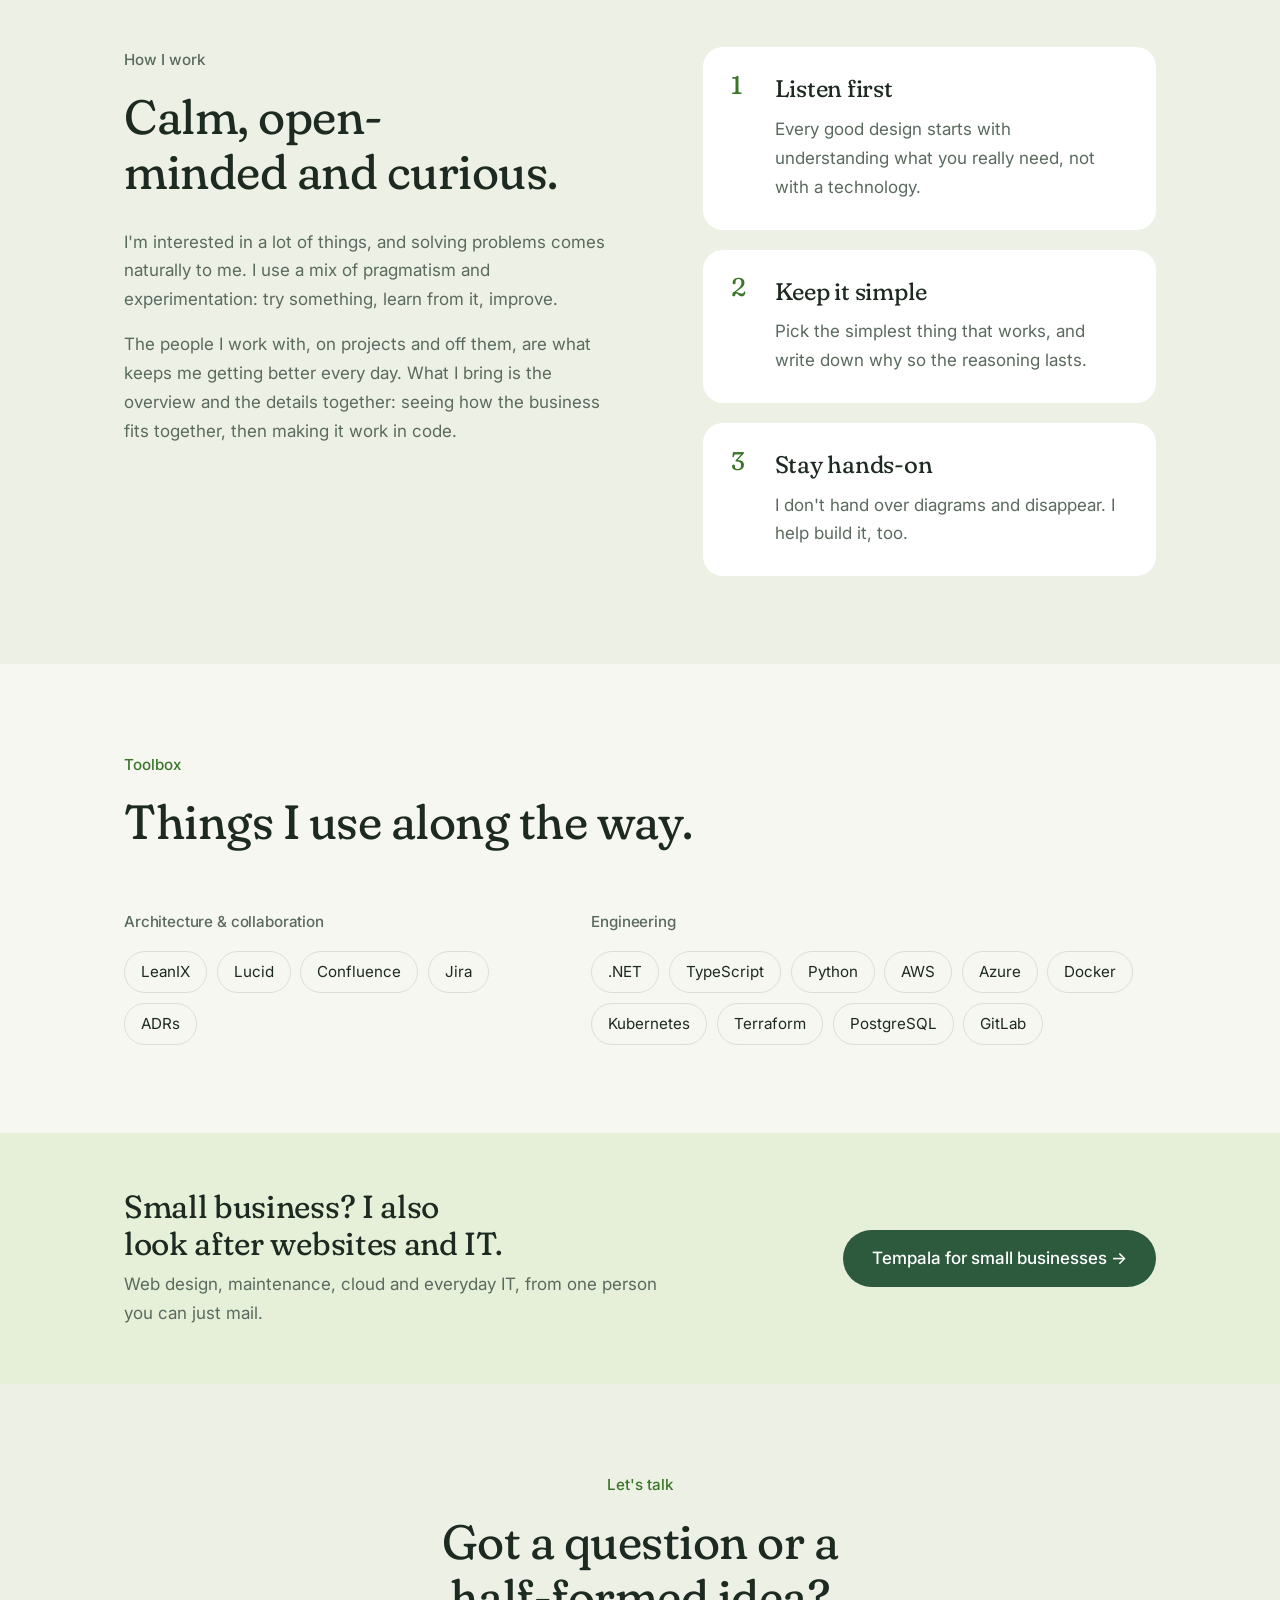
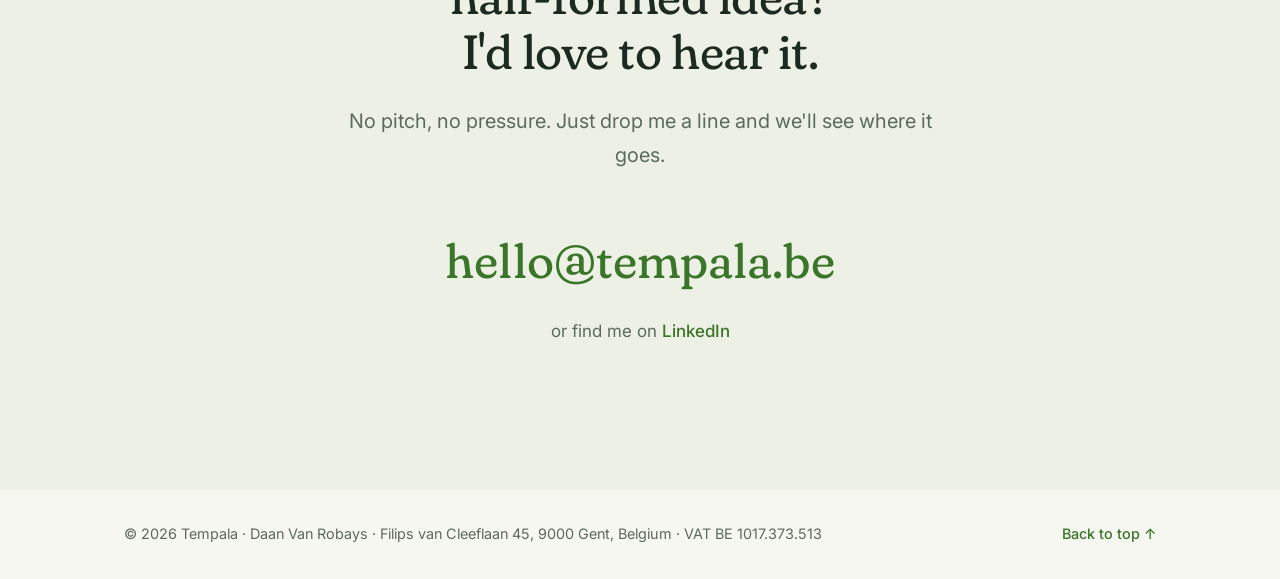
==== commit 21cf09a2: "kmo, lang & seo" ====
--- a/index.html
+++ b/index.html
@@ -3,150 +3,37 @@
 <head>
     <meta charset="UTF-8">
     <meta name="viewport" content="width=device-width, initial-scale=1.0">
-    <title>Tempala | Solution Architecture & Engineering</title>
-    <meta name="description" content="Hi, I'm Daan. Through Tempala I help teams turn business goals into calm, sturdy systems with solution architecture, technical advice and hands-on engineering.">
+    <title>Tempala</title>
+    <link rel="alternate" hreflang="en" href="https://tempala.be/en/">
+    <link rel="alternate" hreflang="nl" href="https://tempala.be/nl/">
+    <link rel="alternate" hreflang="x-default" href="https://tempala.be/">
     <link rel="icon" type="image/svg+xml" href="favicon.svg">
-    <link rel="preconnect" href="https://fonts.googleapis.com">
-    <link rel="preconnect" href="https://fonts.gstatic.com" crossorigin>
-    <link href="https://fonts.googleapis.com/css2?family=Fraunces:opsz,wght,SOFT@9..144,300..600,0..100&family=Inter:wght@400;500;600&display=swap" rel="stylesheet">
-    <link rel="stylesheet" href="styles.css">
+    <link rel="apple-touch-icon" href="apple-touch-icon.png">
+    <script>
+        // Send the visitor to their language: saved choice first, then the device locale
+        (function () {
+            var supported = ['en', 'nl'];
+            var lang = null;
+            try {
+                lang = localStorage.getItem('lang');
+            } catch (e) {}
+            if (supported.indexOf(lang) === -1) {
+                lang = 'en';
+                var preferred = navigator.languages || [navigator.language];
+                for (var i = 0; i < preferred.length; i++) {
+                    var code = (preferred[i] || '').toLowerCase().split('-')[0];
+                    if (supported.indexOf(code) !== -1) {
+                        lang = code;
+                        break;
+                    }
+                }
+            }
+            location.replace(lang + '/index.html' + location.hash);
+        })();
+    </script>
+    <noscript><meta http-equiv="refresh" content="0; url=en/index.html"></noscript>
 </head>
 <body>
-    <header class="site-header">
-        <a href="#hello" class="brand" aria-label="Tempala, back to top">
-            <img src="tempala-logo.svg" alt="" class="brand-mark">
-            <span class="brand-name">tempala</span>
-        </a>
-        <nav class="site-nav" aria-label="Main">
-            <a href="#help">How I can help</a>
-            <a href="#approach">How I work</a>
-            <a href="#toolbox">Toolbox</a>
-        </nav>
-        <div class="header-actions">
-            <a href="#contact" class="pill pill-small">Say hi</a>
-        </div>
-    </header>
-
-    <main>
-        <section id="hello" class="hello">
-            <div class="hello-light" aria-hidden="true"></div>
-            <div class="wrap">
-                <p class="eyebrow">Hi, I'm Daan</p>
-                <h1>Pragmatic solutions,<br>driven by <em>curiosity</em>.</h1>
-                <p class="lead">I'm a solution architect who enjoys turning tangled business questions into calm, sturdy systems. And I still like getting my hands dirty in the code.</p>
-                <div class="hello-actions">
-                    <a href="#contact" class="pill">Let's have a chat</a>
-                    <a href="#help" class="text-link">See how I can help <span aria-hidden="true">↓</span></a>
-                </div>
-            </div>
-        </section>
-
-        <section id="help" class="section">
-            <div class="wrap">
-                <header class="section-intro">
-                    <p class="eyebrow">How I can help</p>
-                    <h2>Wherever you are in the journey, I'm happy to join.</h2>
-                </header>
-                <ul class="help-list">
-                    <li class="reveal">
-                        <h3>Solution architecture</h3>
-                        <p>You have a goal, and I help shape the system that gets you there. We weigh performance, scalability and maintainability together, so the design still makes sense a few years from now.</p>
-                    </li>
-                    <li class="reveal">
-                        <h3>Technical advice</h3>
-                        <p>Stuck on a choice, or want a second pair of eyes? I'll review architecture and strategy with you and talk through the trade-offs in plain language, so you can decide with confidence.</p>
-                    </li>
-                    <li class="reveal">
-                        <h3>Cloud infrastructure</h3>
-                        <p>Setting up AWS or Azure environments, containers and pipelines that are secure, reliable and kind to your budget.</p>
-                    </li>
-                    <li class="reveal">
-                        <h3>Engineering &amp; delivery</h3>
-                        <p>Plans are only useful once they ship. I stay hands-on in backend development and DevOps to turn the architecture into working software.</p>
-                    </li>
-                </ul>
-            </div>
-        </section>
-
-        <section id="approach" class="section section-soft">
-            <div class="wrap approach">
-                <div class="approach-text">
-                    <p class="eyebrow">How I work</p>
-                    <h2>Calm, open-minded and curious.</h2>
-                    <p>I'm interested in a lot of things, and solving problems comes naturally to me. I use a mix of pragmatism and experimentation: try something, learn from it, improve.</p>
-                    <p>The people I work with, on projects and off them, are what keeps me getting better every day. What I bring is the overview and the details together: seeing how the business fits together, then making it work in code.</p>
-                </div>
-                <ol class="principles">
-                    <li class="reveal">
-                        <h3>Listen first</h3>
-                        <p>Every good design starts with understanding what you really need, not with a technology.</p>
-                    </li>
-                    <li class="reveal">
-                        <h3>Keep it simple</h3>
-                        <p>Pick the simplest thing that works, and write down why so the reasoning lasts.</p>
-                    </li>
-                    <li class="reveal">
-                        <h3>Stay hands-on</h3>
-                        <p>I don't hand over diagrams and disappear. I help build it, too.</p>
-                    </li>
-                </ol>
-            </div>
-        </section>
-
-        <section id="toolbox" class="section">
-            <div class="wrap">
-                <header class="section-intro">
-                    <p class="eyebrow">Toolbox</p>
-                    <h2>Things I use along the way.</h2>
-                </header>
-                <div class="toolbox">
-                    <div class="tool-group reveal">
-                        <h3>Architecture &amp; collaboration</h3>
-                        <ul class="tags">
-                            <li>LeanIX</li>
-                            <li>Lucid</li>
-                            <li>Confluence</li>
-                            <li>Jira</li>
-                            <li>ADRs</li>
-                        </ul>
-                    </div>
-                    <div class="tool-group reveal">
-                        <h3>Engineering</h3>
-                        <ul class="tags">
-                            <li>.NET</li>
-                            <li>TypeScript</li>
-                            <li>Python</li>
-                            <li>AWS</li>
-                            <li>Azure</li>
-                            <li>Docker</li>
-                            <li>Kubernetes</li>
-                            <li>Terraform</li>
-                            <li>PostgreSQL</li>
-                            <li>GitLab</li>
-                        </ul>
-                    </div>
-                </div>
-            </div>
-        </section>
-
-        <section id="contact" class="section section-soft contact">
-            <div class="wrap">
-                <p class="eyebrow">Let's talk</p>
-                <h2>Got a question or a half-formed idea?<br>I'd love to hear it.</h2>
-                <p class="lead">No pitch, no pressure. Just drop me a line and we'll see where it goes.</p>
-                <a href="mailto:hello@tempala.be" class="contact-email">hello@tempala.be</a>
-                <p class="contact-alt">or find me on <a href="https://www.linkedin.com/in/daan-v-832490a5/" class="text-link">LinkedIn</a></p>
-            </div>
-        </section>
-    </main>
-
-    <footer class="site-footer">
-        <div class="wrap">
-            <span>&copy; <span id="year">2026</span> Tempala · Daan Van Robays</span>
-            <a href="#hello" class="text-link">Back to top <span aria-hidden="true">↑</span></a>
-        </div>
-    </footer>
-
-    <script src="script.js"></script>
+    <p><a href="en/index.html">English</a> · <a href="nl/index.html">Nederlands</a></p>
 </body>
 </html>
